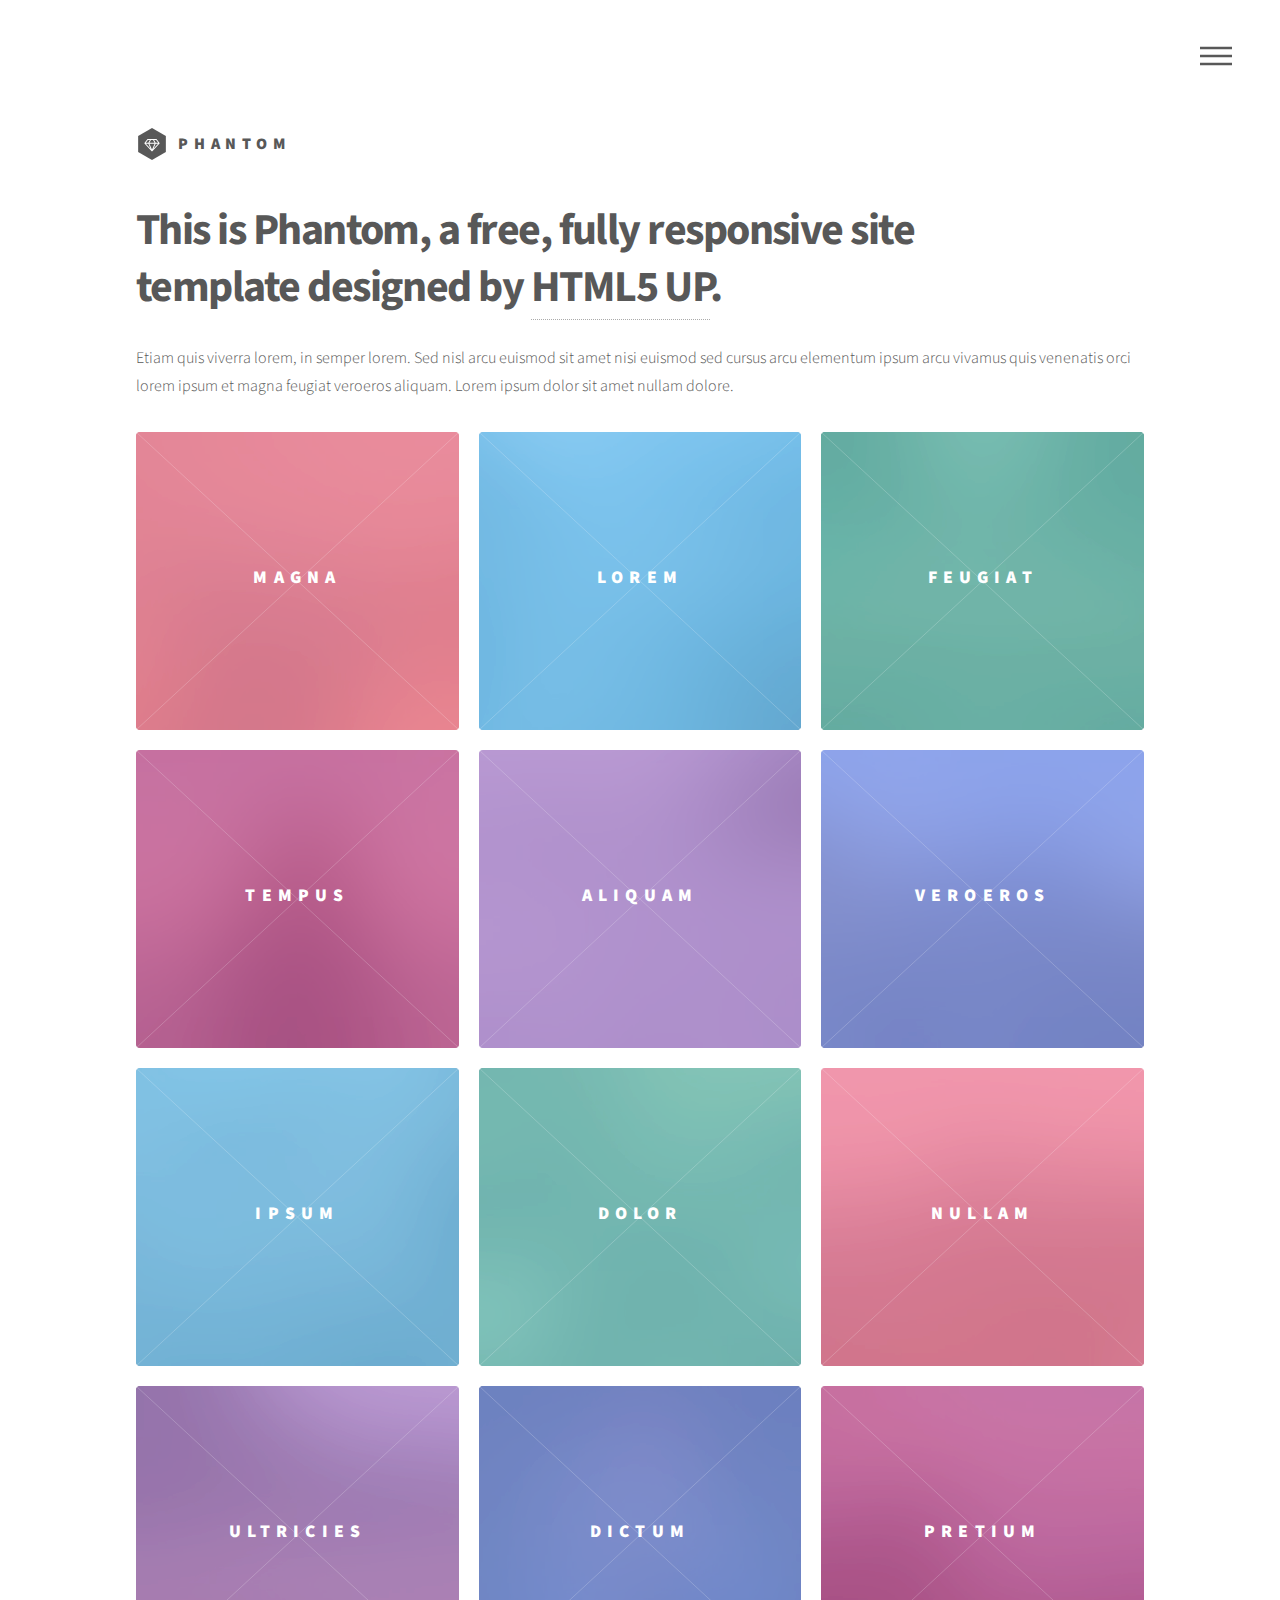
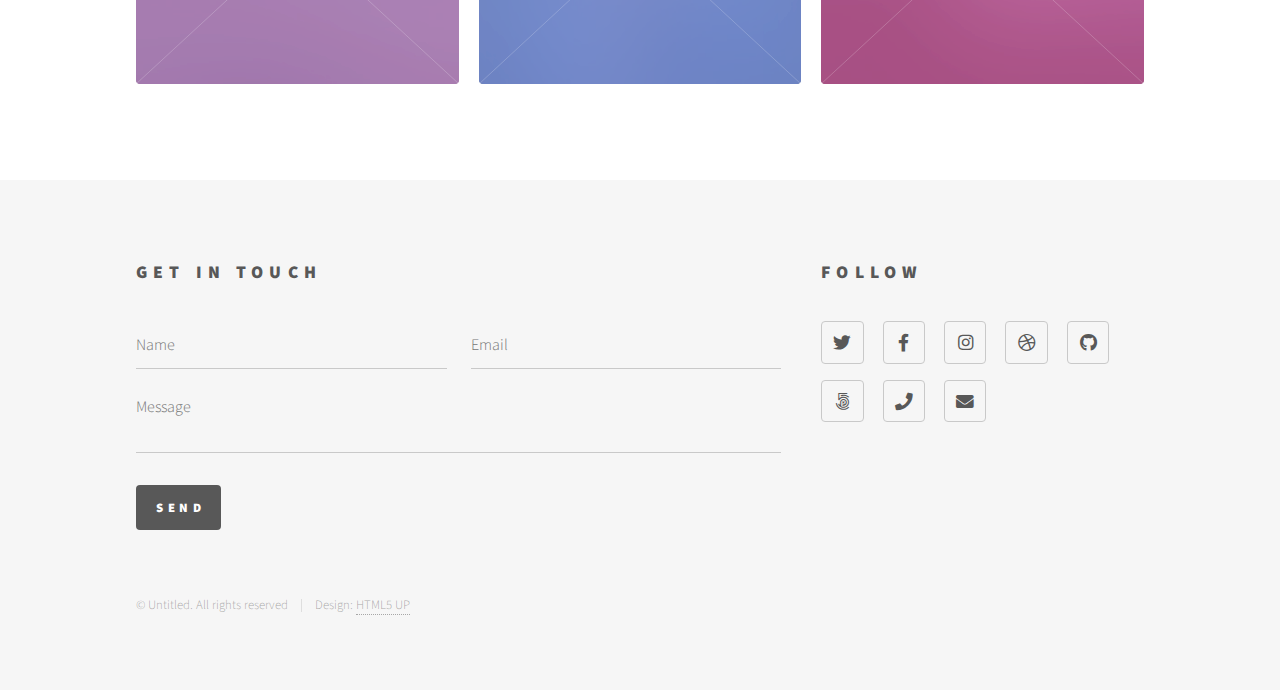
==== index.html @ 6e149ff0 "Imported Template" ====
<!DOCTYPE HTML>
<!--
	Phantom by HTML5 UP
	html5up.net | @ajlkn
	Free for personal and commercial use under the CCA 3.0 license (html5up.net/license)
-->
<html>
	<head>
		<title>Coleton Wheeler | Portfolio</title>
		<meta charset="utf-8" />
		<meta name="viewport" content="width=device-width, initial-scale=1, user-scalable=no" />
		<link rel="stylesheet" href="assets/css/main.css" />
		<noscript><link rel="stylesheet" href="assets/css/noscript.css" /></noscript>
	</head>
	<body class="is-preload">
		<!-- Wrapper -->
			<div id="wrapper">

				<!-- Header -->
					<header id="header">
						<div class="inner">

							<!-- Logo -->
								<a href="index.html" class="logo">
									<span class="symbol"><img src="images/logo.svg" alt="" /></span><span class="title">Phantom</span>
								</a>

							<!-- Nav -->
								<nav>
									<ul>
										<li><a href="#menu">Menu</a></li>
									</ul>
								</nav>

						</div>
					</header>

				<!-- Menu -->
					<nav id="menu">
						<h2>Menu</h2>
						<ul>
							<li><a href="index.html">Home</a></li>
							<li><a href="generic.html">Ipsum veroeros</a></li>
							<li><a href="generic.html">Tempus etiam</a></li>
							<li><a href="generic.html">Consequat dolor</a></li>
							<li><a href="elements.html">Elements</a></li>
						</ul>
					</nav>

				<!-- Main -->
					<div id="main">
						<div class="inner">
							<header>
								<h1>This is Phantom, a free, fully responsive site<br />
								template designed by <a href="http://html5up.net">HTML5 UP</a>.</h1>
								<p>Etiam quis viverra lorem, in semper lorem. Sed nisl arcu euismod sit amet nisi euismod sed cursus arcu elementum ipsum arcu vivamus quis venenatis orci lorem ipsum et magna feugiat veroeros aliquam. Lorem ipsum dolor sit amet nullam dolore.</p>
							</header>
							<section class="tiles">
								<article class="style1">
									<span class="image">
										<img src="images/pic01.jpg" alt="" />
									</span>
									<a href="generic.html">
										<h2>Magna</h2>
										<div class="content">
											<p>Sed nisl arcu euismod sit amet nisi lorem etiam dolor veroeros et feugiat.</p>
										</div>
									</a>
								</article>
								<article class="style2">
									<span class="image">
										<img src="images/pic02.jpg" alt="" />
									</span>
									<a href="generic.html">
										<h2>Lorem</h2>
										<div class="content">
											<p>Sed nisl arcu euismod sit amet nisi lorem etiam dolor veroeros et feugiat.</p>
										</div>
									</a>
								</article>
								<article class="style3">
									<span class="image">
										<img src="images/pic03.jpg" alt="" />
									</span>
									<a href="generic.html">
										<h2>Feugiat</h2>
										<div class="content">
											<p>Sed nisl arcu euismod sit amet nisi lorem etiam dolor veroeros et feugiat.</p>
										</div>
									</a>
								</article>
								<article class="style4">
									<span class="image">
										<img src="images/pic04.jpg" alt="" />
									</span>
									<a href="generic.html">
										<h2>Tempus</h2>
										<div class="content">
											<p>Sed nisl arcu euismod sit amet nisi lorem etiam dolor veroeros et feugiat.</p>
										</div>
									</a>
								</article>
								<article class="style5">
									<span class="image">
										<img src="images/pic05.jpg" alt="" />
									</span>
									<a href="generic.html">
										<h2>Aliquam</h2>
										<div class="content">
											<p>Sed nisl arcu euismod sit amet nisi lorem etiam dolor veroeros et feugiat.</p>
										</div>
									</a>
								</article>
								<article class="style6">
									<span class="image">
										<img src="images/pic06.jpg" alt="" />
									</span>
									<a href="generic.html">
										<h2>Veroeros</h2>
										<div class="content">
											<p>Sed nisl arcu euismod sit amet nisi lorem etiam dolor veroeros et feugiat.</p>
										</div>
									</a>
								</article>
								<article class="style2">
									<span class="image">
										<img src="images/pic07.jpg" alt="" />
									</span>
									<a href="generic.html">
										<h2>Ipsum</h2>
										<div class="content">
											<p>Sed nisl arcu euismod sit amet nisi lorem etiam dolor veroeros et feugiat.</p>
										</div>
									</a>
								</article>
								<article class="style3">
									<span class="image">
										<img src="images/pic08.jpg" alt="" />
									</span>
									<a href="generic.html">
										<h2>Dolor</h2>
										<div class="content">
											<p>Sed nisl arcu euismod sit amet nisi lorem etiam dolor veroeros et feugiat.</p>
										</div>
									</a>
								</article>
								<article class="style1">
									<span class="image">
										<img src="images/pic09.jpg" alt="" />
									</span>
									<a href="generic.html">
										<h2>Nullam</h2>
										<div class="content">
											<p>Sed nisl arcu euismod sit amet nisi lorem etiam dolor veroeros et feugiat.</p>
										</div>
									</a>
								</article>
								<article class="style5">
									<span class="image">
										<img src="images/pic10.jpg" alt="" />
									</span>
									<a href="generic.html">
										<h2>Ultricies</h2>
										<div class="content">
											<p>Sed nisl arcu euismod sit amet nisi lorem etiam dolor veroeros et feugiat.</p>
										</div>
									</a>
								</article>
								<article class="style6">
									<span class="image">
										<img src="images/pic11.jpg" alt="" />
									</span>
									<a href="generic.html">
										<h2>Dictum</h2>
										<div class="content">
											<p>Sed nisl arcu euismod sit amet nisi lorem etiam dolor veroeros et feugiat.</p>
										</div>
									</a>
								</article>
								<article class="style4">
									<span class="image">
										<img src="images/pic12.jpg" alt="" />
									</span>
									<a href="generic.html">
										<h2>Pretium</h2>
										<div class="content">
											<p>Sed nisl arcu euismod sit amet nisi lorem etiam dolor veroeros et feugiat.</p>
										</div>
									</a>
								</article>
							</section>
						</div>
					</div>

				<!-- Footer -->
					<footer id="footer">
						<div class="inner">
							<section>
								<h2>Get in touch</h2>
								<form method="post" action="#">
									<div class="fields">
										<div class="field half">
											<input type="text" name="name" id="name" placeholder="Name" />
										</div>
										<div class="field half">
											<input type="email" name="email" id="email" placeholder="Email" />
										</div>
										<div class="field">
											<textarea name="message" id="message" placeholder="Message"></textarea>
										</div>
									</div>
									<ul class="actions">
										<li><input type="submit" value="Send" class="primary" /></li>
									</ul>
								</form>
							</section>
							<section>
								<h2>Follow</h2>
								<ul class="icons">
									<li><a href="#" class="icon brands style2 fa-twitter"><span class="label">Twitter</span></a></li>
									<li><a href="#" class="icon brands style2 fa-facebook-f"><span class="label">Facebook</span></a></li>
									<li><a href="#" class="icon brands style2 fa-instagram"><span class="label">Instagram</span></a></li>
									<li><a href="#" class="icon brands style2 fa-dribbble"><span class="label">Dribbble</span></a></li>
									<li><a href="#" class="icon brands style2 fa-github"><span class="label">GitHub</span></a></li>
									<li><a href="#" class="icon brands style2 fa-500px"><span class="label">500px</span></a></li>
									<li><a href="#" class="icon solid style2 fa-phone"><span class="label">Phone</span></a></li>
									<li><a href="#" class="icon solid style2 fa-envelope"><span class="label">Email</span></a></li>
								</ul>
							</section>
							<ul class="copyright">
								<li>&copy; Untitled. All rights reserved</li><li>Design: <a href="http://html5up.net">HTML5 UP</a></li>
							</ul>
						</div>
					</footer>

			</div>

		<!-- Scripts -->
			<script src="assets/js/jquery.min.js"></script>
			<script src="assets/js/browser.min.js"></script>
			<script src="assets/js/breakpoints.min.js"></script>
			<script src="assets/js/util.js"></script>
			<script src="assets/js/main.js"></script>

	</body>
</html>
---- assets/css/main.css ----
@import url(fontawesome-all.min.css);
@import url("https://fonts.googleapis.com/css?family=Source+Sans+Pro:300,700,900");

/*
	Phantom by HTML5 UP
	html5up.net | @ajlkn
	Free for personal and commercial use under the CCA 3.0 license (html5up.net/license)
*/

html, body, div, span, applet, object,
iframe, h1, h2, h3, h4, h5, h6, p, blockquote,
pre, a, abbr, acronym, address, big, cite,
code, del, dfn, em, img, ins, kbd, q, s, samp,
small, strike, strong, sub, sup, tt, var, b,
u, i, center, dl, dt, dd, ol, ul, li, fieldset,
form, label, legend, table, caption, tbody,
tfoot, thead, tr, th, td, article, aside,
canvas, details, embed, figure, figcaption,
footer, header, hgroup, menu, nav, output, ruby,
section, summary, time, mark, audio, video {
	margin: 0;
	padding: 0;
	border: 0;
	font-size: 100%;
	font: inherit;
	vertical-align: baseline;}

article, aside, details, figcaption, figure,
footer, header, hgroup, menu, nav, section {
	display: block;}

body {
	line-height: 1;
}

ol, ul {
	list-style: none;
}

blockquote, q {
	quotes: none;
}

	blockquote:before, blockquote:after, q:before, q:after {
		content: '';
		content: none;
	}

table {
	border-collapse: collapse;
	border-spacing: 0;
}

body {
	-webkit-text-size-adjust: none;
}

mark {
	background-color: transparent;
	color: inherit;
}

input::-moz-focus-inner {
	border: 0;
	padding: 0;
}

input, select, textarea {
	-moz-appearance: none;
	-webkit-appearance: none;
	-ms-appearance: none;
	appearance: none;
}

/* Basic */

	@-ms-viewport {
		width: device-width;
	}

	body {
		-ms-overflow-style: scrollbar;
	}

	@media screen and (max-width: 480px) {

		html, body {
			min-width: 320px;
		}

	}

	html {
		box-sizing: border-box;
	}

	*, *:before, *:after {
		box-sizing: inherit;
	}

	body {
		background: #ffffff;
	}

		body.is-preload *, body.is-preload *:before, body.is-preload *:after {
			-moz-animation: none !important;
			-webkit-animation: none !important;
			-ms-animation: none !important;
			animation: none !important;
			-moz-transition: none !important;
			-webkit-transition: none !important;
			-ms-transition: none !important;
			transition: none !important;
		}

/* Type */

	body, input, select, textarea {
		color: #585858;
		font-family: "Source Sans Pro", Helvetica, sans-serif;
		font-size: 16pt;
		font-weight: 300;
		line-height: 1.75;
	}

		@media screen and (max-width: 1680px) {

			body, input, select, textarea {
				font-size: 14pt;
			}

		}

		@media screen and (max-width: 1280px) {

			body, input, select, textarea {
				font-size: 12pt;
			}

		}

	a {
		-moz-transition: border-bottom-color 0.2s ease, color 0.2s ease;
		-webkit-transition: border-bottom-color 0.2s ease, color 0.2s ease;
		-ms-transition: border-bottom-color 0.2s ease, color 0.2s ease;
		transition: border-bottom-color 0.2s ease, color 0.2s ease;
		text-decoration: none;
		color: #585858;
		border-bottom: dotted 1px rgba(88, 88, 88, 0.5);
	}

		a:hover {
			border-bottom-color: transparent;
			color: #f2849e !important;
		}

	strong, b {
		font-weight: 900;
	}

	em, i {
		font-style: italic;
	}

	p {
		margin: 0 0 2em 0;
	}

	h1 {
		font-size: 2.75em;
		font-weight: 700;
		line-height: 1.3;
		margin: 0 0 1em 0;
		letter-spacing: -0.035em;
	}

		h1 a {
			color: inherit;
		}

		@media screen and (max-width: 736px) {

			h1 {
				font-size: 2em;
				margin: 0 0 1em 0;
			}

		}

		@media screen and (max-width: 360px) {

			h1 {
				font-size: 1.75em;
			}

		}

	h2, h3, h4, h5, h6 {
		font-weight: 900;
		line-height: 1.5;
		margin: 0 0 2em 0;
		text-transform: uppercase;
		letter-spacing: 0.35em;
	}

		h2 a, h3 a, h4 a, h5 a, h6 a {
			color: inherit;
		}

	h2 {
		font-size: 1.1em;
	}

	h3 {
		font-size: 1em;
	}

	h4 {
		font-size: 0.8em;
	}

	h5 {
		font-size: 0.8em;
	}

	h6 {
		font-size: 0.8em;
	}

	@media screen and (max-width: 980px) {

		h1 br, h2 br, h3 br, h4 br, h5 br, h6 br {
			display: none;
		}

	}

	@media screen and (max-width: 736px) {

		h2 {
			font-size: 1em;
		}

		h3 {
			font-size: 0.8em;
		}

	}

	sub {
		font-size: 0.8em;
		position: relative;
		top: 0.5em;
	}

	sup {
		font-size: 0.8em;
		position: relative;
		top: -0.5em;
	}

	blockquote {
		border-left: solid 4px #c9c9c9;
		font-style: italic;
		margin: 0 0 2em 0;
		padding: 0.5em 0 0.5em 2em;
	}

	code {
		background: rgba(144, 144, 144, 0.075);
		border-radius: 4px;
		border: solid 1px #c9c9c9;
		font-family: "Courier New", monospace;
		font-size: 0.9em;
		margin: 0 0.25em;
		padding: 0.25em 0.65em;
	}

	pre {
		-webkit-overflow-scrolling: touch;
		font-family: "Courier New", monospace;
		font-size: 0.9em;
		margin: 0 0 2em 0;
	}

		pre code {
			display: block;
			line-height: 1.75;
			padding: 1em 1.5em;
			overflow-x: auto;
		}

	hr {
		border: 0;
		border-bottom: solid 1px #c9c9c9;
		margin: 2em 0;
	}

		hr.major {
			margin: 3em 0;
		}

	.align-left {
		text-align: left;
	}

	.align-center {
		text-align: center;
	}

	.align-right {
		text-align: right;
	}

/* Row */

	.row {
		display: flex;
		flex-wrap: wrap;
		box-sizing: border-box;
		align-items: stretch;
	}

		.row > * {
			box-sizing: border-box;
		}

		.row.gtr-uniform > * > :last-child {
			margin-bottom: 0;
		}

		.row.aln-left {
			justify-content: flex-start;
		}

		.row.aln-center {
			justify-content: center;
		}

		.row.aln-right {
			justify-content: flex-end;
		}

		.row.aln-top {
			align-items: flex-start;
		}

		.row.aln-middle {
			align-items: center;
		}

		.row.aln-bottom {
			align-items: flex-end;
		}

		.row > .imp {
			order: -1;
		}

		.row > .col-1 {
			width: 8.33333%;
		}

		.row > .off-1 {
			margin-left: 8.33333%;
		}

		.row > .col-2 {
			width: 16.66667%;
		}

		.row > .off-2 {
			margin-left: 16.66667%;
		}

		.row > .col-3 {
			width: 25%;
		}

		.row > .off-3 {
			margin-left: 25%;
		}

		.row > .col-4 {
			width: 33.33333%;
		}

		.row > .off-4 {
			margin-left: 33.33333%;
		}

		.row > .col-5 {
			width: 41.66667%;
		}

		.row > .off-5 {
			margin-left: 41.66667%;
		}

		.row > .col-6 {
			width: 50%;
		}

		.row > .off-6 {
			margin-left: 50%;
		}

		.row > .col-7 {
			width: 58.33333%;
		}

		.row > .off-7 {
			margin-left: 58.33333%;
		}

		.row > .col-8 {
			width: 66.66667%;
		}

		.row > .off-8 {
			margin-left: 66.66667%;
		}

		.row > .col-9 {
			width: 75%;
		}

		.row > .off-9 {
			margin-left: 75%;
		}

		.row > .col-10 {
			width: 83.33333%;
		}

		.row > .off-10 {
			margin-left: 83.33333%;
		}

		.row > .col-11 {
			width: 91.66667%;
		}

		.row > .off-11 {
			margin-left: 91.66667%;
		}

		.row > .col-12 {
			width: 100%;
		}

		.row > .off-12 {
			margin-left: 100%;
		}

		.row.gtr-0 {
			margin-top: 0;
			margin-left: 0em;
		}

			.row.gtr-0 > * {
				padding: 0 0 0 0em;
			}

			.row.gtr-0.gtr-uniform {
				margin-top: 0em;
			}

				.row.gtr-0.gtr-uniform > * {
					padding-top: 0em;
				}

		.row.gtr-25 {
			margin-top: 0;
			margin-left: -0.5em;
		}

			.row.gtr-25 > * {
				padding: 0 0 0 0.5em;
			}

			.row.gtr-25.gtr-uniform {
				margin-top: -0.5em;
			}

				.row.gtr-25.gtr-uniform > * {
					padding-top: 0.5em;
				}

		.row.gtr-50 {
			margin-top: 0;
			margin-left: -1em;
		}

			.row.gtr-50 > * {
				padding: 0 0 0 1em;
			}

			.row.gtr-50.gtr-uniform {
				margin-top: -1em;
			}

				.row.gtr-50.gtr-uniform > * {
					padding-top: 1em;
				}

		.row {
			margin-top: 0;
			margin-left: -2em;
		}

			.row > * {
				padding: 0 0 0 2em;
			}

			.row.gtr-uniform {
				margin-top: -2em;
			}

				.row.gtr-uniform > * {
					padding-top: 2em;
				}

		.row.gtr-150 {
			margin-top: 0;
			margin-left: -3em;
		}

			.row.gtr-150 > * {
				padding: 0 0 0 3em;
			}

			.row.gtr-150.gtr-uniform {
				margin-top: -3em;
			}

				.row.gtr-150.gtr-uniform > * {
					padding-top: 3em;
				}

		.row.gtr-200 {
			margin-top: 0;
			margin-left: -4em;
		}

			.row.gtr-200 > * {
				padding: 0 0 0 4em;
			}

			.row.gtr-200.gtr-uniform {
				margin-top: -4em;
			}

				.row.gtr-200.gtr-uniform > * {
					padding-top: 4em;
				}

		@media screen and (max-width: 1680px) {

			.row {
				display: flex;
				flex-wrap: wrap;
				box-sizing: border-box;
				align-items: stretch;
			}

				.row > * {
					box-sizing: border-box;
				}

				.row.gtr-uniform > * > :last-child {
					margin-bottom: 0;
				}

				.row.aln-left {
					justify-content: flex-start;
				}

				.row.aln-center {
					justify-content: center;
				}

				.row.aln-right {
					justify-content: flex-end;
				}

				.row.aln-top {
					align-items: flex-start;
				}

				.row.aln-middle {
					align-items: center;
				}

				.row.aln-bottom {
					align-items: flex-end;
				}

				.row > .imp-xlarge {
					order: -1;
				}

				.row > .col-1-xlarge {
					width: 8.33333%;
				}

				.row > .off-1-xlarge {
					margin-left: 8.33333%;
				}

				.row > .col-2-xlarge {
					width: 16.66667%;
				}

				.row > .off-2-xlarge {
					margin-left: 16.66667%;
				}

				.row > .col-3-xlarge {
					width: 25%;
				}

				.row > .off-3-xlarge {
					margin-left: 25%;
				}

				.row > .col-4-xlarge {
					width: 33.33333%;
				}

				.row > .off-4-xlarge {
					margin-left: 33.33333%;
				}

				.row > .col-5-xlarge {
					width: 41.66667%;
				}

				.row > .off-5-xlarge {
					margin-left: 41.66667%;
				}

				.row > .col-6-xlarge {
					width: 50%;
				}

				.row > .off-6-xlarge {
					margin-left: 50%;
				}

				.row > .col-7-xlarge {
					width: 58.33333%;
				}

				.row > .off-7-xlarge {
					margin-left: 58.33333%;
				}

				.row > .col-8-xlarge {
					width: 66.66667%;
				}

				.row > .off-8-xlarge {
					margin-left: 66.66667%;
				}

				.row > .col-9-xlarge {
					width: 75%;
				}

				.row > .off-9-xlarge {
					margin-left: 75%;
				}

				.row > .col-10-xlarge {
					width: 83.33333%;
				}

				.row > .off-10-xlarge {
					margin-left: 83.33333%;
				}

				.row > .col-11-xlarge {
					width: 91.66667%;
				}

				.row > .off-11-xlarge {
					margin-left: 91.66667%;
				}

				.row > .col-12-xlarge {
					width: 100%;
				}

				.row > .off-12-xlarge {
					margin-left: 100%;
				}

				.row.gtr-0 {
					margin-top: 0;
					margin-left: 0em;
				}

					.row.gtr-0 > * {
						padding: 0 0 0 0em;
					}

					.row.gtr-0.gtr-uniform {
						margin-top: 0em;
					}

						.row.gtr-0.gtr-uniform > * {
							padding-top: 0em;
						}

				.row.gtr-25 {
					margin-top: 0;
					margin-left: -0.5em;
				}

					.row.gtr-25 > * {
						padding: 0 0 0 0.5em;
					}

					.row.gtr-25.gtr-uniform {
						margin-top: -0.5em;
					}

						.row.gtr-25.gtr-uniform > * {
							padding-top: 0.5em;
						}

				.row.gtr-50 {
					margin-top: 0;
					margin-left: -1em;
				}

					.row.gtr-50 > * {
						padding: 0 0 0 1em;
					}

					.row.gtr-50.gtr-uniform {
						margin-top: -1em;
					}

						.row.gtr-50.gtr-uniform > * {
							padding-top: 1em;
						}

				.row {
					margin-top: 0;
					margin-left: -2em;
				}

					.row > * {
						padding: 0 0 0 2em;
					}

					.row.gtr-uniform {
						margin-top: -2em;
					}

						.row.gtr-uniform > * {
							padding-top: 2em;
						}

				.row.gtr-150 {
					margin-top: 0;
					margin-left: -3em;
				}

					.row.gtr-150 > * {
						padding: 0 0 0 3em;
					}

					.row.gtr-150.gtr-uniform {
						margin-top: -3em;
					}

						.row.gtr-150.gtr-uniform > * {
							padding-top: 3em;
						}

				.row.gtr-200 {
					margin-top: 0;
					margin-left: -4em;
				}

					.row.gtr-200 > * {
						padding: 0 0 0 4em;
					}

					.row.gtr-200.gtr-uniform {
						margin-top: -4em;
					}

						.row.gtr-200.gtr-uniform > * {
							padding-top: 4em;
						}

		}

		@media screen and (max-width: 1280px) {

			.row {
				display: flex;
				flex-wrap: wrap;
				box-sizing: border-box;
				align-items: stretch;
			}

				.row > * {
					box-sizing: border-box;
				}

				.row.gtr-uniform > * > :last-child {
					margin-bottom: 0;
				}

				.row.aln-left {
					justify-content: flex-start;
				}

				.row.aln-center {
					justify-content: center;
				}

				.row.aln-right {
					justify-content: flex-end;
				}

				.row.aln-top {
					align-items: flex-start;
				}

				.row.aln-middle {
					align-items: center;
				}

				.row.aln-bottom {
					align-items: flex-end;
				}

				.row > .imp-large {
					order: -1;
				}

				.row > .col-1-large {
					width: 8.33333%;
				}

				.row > .off-1-large {
					margin-left: 8.33333%;
				}

				.row > .col-2-large {
					width: 16.66667%;
				}

				.row > .off-2-large {
					margin-left: 16.66667%;
				}

				.row > .col-3-large {
					width: 25%;
				}

				.row > .off-3-large {
					margin-left: 25%;
				}

				.row > .col-4-large {
					width: 33.33333%;
				}

				.row > .off-4-large {
					margin-left: 33.33333%;
				}

				.row > .col-5-large {
					width: 41.66667%;
				}

				.row > .off-5-large {
					margin-left: 41.66667%;
				}

				.row > .col-6-large {
					width: 50%;
				}

				.row > .off-6-large {
					margin-left: 50%;
				}

				.row > .col-7-large {
					width: 58.33333%;
				}

				.row > .off-7-large {
					margin-left: 58.33333%;
				}

				.row > .col-8-large {
					width: 66.66667%;
				}

				.row > .off-8-large {
					margin-left: 66.66667%;
				}

				.row > .col-9-large {
					width: 75%;
				}

				.row > .off-9-large {
					margin-left: 75%;
				}

				.row > .col-10-large {
					width: 83.33333%;
				}

				.row > .off-10-large {
					margin-left: 83.33333%;
				}

				.row > .col-11-large {
					width: 91.66667%;
				}

				.row > .off-11-large {
					margin-left: 91.66667%;
				}

				.row > .col-12-large {
					width: 100%;
				}

				.row > .off-12-large {
					margin-left: 100%;
				}

				.row.gtr-0 {
					margin-top: 0;
					margin-left: 0em;
				}

					.row.gtr-0 > * {
						padding: 0 0 0 0em;
					}

					.row.gtr-0.gtr-uniform {
						margin-top: 0em;
					}

						.row.gtr-0.gtr-uniform > * {
							padding-top: 0em;
						}

				.row.gtr-25 {
					margin-top: 0;
					margin-left: -0.5em;
				}

					.row.gtr-25 > * {
						padding: 0 0 0 0.5em;
					}

					.row.gtr-25.gtr-uniform {
						margin-top: -0.5em;
					}

						.row.gtr-25.gtr-uniform > * {
							padding-top: 0.5em;
						}

				.row.gtr-50 {
					margin-top: 0;
					margin-left: -1em;
				}

					.row.gtr-50 > * {
						padding: 0 0 0 1em;
					}

					.row.gtr-50.gtr-uniform {
						margin-top: -1em;
					}

						.row.gtr-50.gtr-uniform > * {
							padding-top: 1em;
						}

				.row {
					margin-top: 0;
					margin-left: -2em;
				}

					.row > * {
						padding: 0 0 0 2em;
					}

					.row.gtr-uniform {
						margin-top: -2em;
					}

						.row.gtr-uniform > * {
							padding-top: 2em;
						}

				.row.gtr-150 {
					margin-top: 0;
					margin-left: -3em;
				}

					.row.gtr-150 > * {
						padding: 0 0 0 3em;
					}

					.row.gtr-150.gtr-uniform {
						margin-top: -3em;
					}

						.row.gtr-150.gtr-uniform > * {
							padding-top: 3em;
						}

				.row.gtr-200 {
					margin-top: 0;
					margin-left: -4em;
				}

					.row.gtr-200 > * {
						padding: 0 0 0 4em;
					}

					.row.gtr-200.gtr-uniform {
						margin-top: -4em;
					}

						.row.gtr-200.gtr-uniform > * {
							padding-top: 4em;
						}

		}

		@media screen and (max-width: 980px) {

			.row {
				display: flex;
				flex-wrap: wrap;
				box-sizing: border-box;
				align-items: stretch;
			}

				.row > * {
					box-sizing: border-box;
				}

				.row.gtr-uniform > * > :last-child {
					margin-bottom: 0;
				}

				.row.aln-left {
					justify-content: flex-start;
				}

				.row.aln-center {
					justify-content: center;
				}

				.row.aln-right {
					justify-content: flex-end;
				}

				.row.aln-top {
					align-items: flex-start;
				}

				.row.aln-middle {
					align-items: center;
				}

				.row.aln-bottom {
					align-items: flex-end;
				}

				.row > .imp-medium {
					order: -1;
				}

				.row > .col-1-medium {
					width: 8.33333%;
				}

				.row > .off-1-medium {
					margin-left: 8.33333%;
				}

				.row > .col-2-medium {
					width: 16.66667%;
				}

				.row > .off-2-medium {
					margin-left: 16.66667%;
				}

				.row > .col-3-medium {
					width: 25%;
				}

				.row > .off-3-medium {
					margin-left: 25%;
				}

				.row > .col-4-medium {
					width: 33.33333%;
				}

				.row > .off-4-medium {
					margin-left: 33.33333%;
				}

				.row > .col-5-medium {
					width: 41.66667%;
				}

				.row > .off-5-medium {
					margin-left: 41.66667%;
				}

				.row > .col-6-medium {
					width: 50%;
				}

				.row > .off-6-medium {
					margin-left: 50%;
				}

				.row > .col-7-medium {
					width: 58.33333%;
				}

				.row > .off-7-medium {
					margin-left: 58.33333%;
				}

				.row > .col-8-medium {
					width: 66.66667%;
				}

				.row > .off-8-medium {
					margin-left: 66.66667%;
				}

				.row > .col-9-medium {
					width: 75%;
				}

				.row > .off-9-medium {
					margin-left: 75%;
				}

				.row > .col-10-medium {
					width: 83.33333%;
				}

				.row > .off-10-medium {
					margin-left: 83.33333%;
				}

				.row > .col-11-medium {
					width: 91.66667%;
				}

				.row > .off-11-medium {
					margin-left: 91.66667%;
				}

				.row > .col-12-medium {
					width: 100%;
				}

				.row > .off-12-medium {
					margin-left: 100%;
				}

				.row.gtr-0 {
					margin-top: 0;
					margin-left: 0em;
				}

					.row.gtr-0 > * {
						padding: 0 0 0 0em;
					}

					.row.gtr-0.gtr-uniform {
						margin-top: 0em;
					}

						.row.gtr-0.gtr-uniform > * {
							padding-top: 0em;
						}

				.row.gtr-25 {
					margin-top: 0;
					margin-left: -0.375em;
				}

					.row.gtr-25 > * {
						padding: 0 0 0 0.375em;
					}

					.row.gtr-25.gtr-uniform {
						margin-top: -0.375em;
					}

						.row.gtr-25.gtr-uniform > * {
							padding-top: 0.375em;
						}

				.row.gtr-50 {
					margin-top: 0;
					margin-left: -0.75em;
				}

					.row.gtr-50 > * {
						padding: 0 0 0 0.75em;
					}

					.row.gtr-50.gtr-uniform {
						margin-top: -0.75em;
					}

						.row.gtr-50.gtr-uniform > * {
							padding-top: 0.75em;
						}

				.row {
					margin-top: 0;
					margin-left: -1.5em;
				}

					.row > * {
						padding: 0 0 0 1.5em;
					}

					.row.gtr-uniform {
						margin-top: -1.5em;
					}

						.row.gtr-uniform > * {
							padding-top: 1.5em;
						}

				.row.gtr-150 {
					margin-top: 0;
					margin-left: -2.25em;
				}

					.row.gtr-150 > * {
						padding: 0 0 0 2.25em;
					}

					.row.gtr-150.gtr-uniform {
						margin-top: -2.25em;
					}

						.row.gtr-150.gtr-uniform > * {
							padding-top: 2.25em;
						}

				.row.gtr-200 {
					margin-top: 0;
					margin-left: -3em;
				}

					.row.gtr-200 > * {
						padding: 0 0 0 3em;
					}

					.row.gtr-200.gtr-uniform {
						margin-top: -3em;
					}

						.row.gtr-200.gtr-uniform > * {
							padding-top: 3em;
						}

		}

		@media screen and (max-width: 736px) {

			.row {
				display: flex;
				flex-wrap: wrap;
				box-sizing: border-box;
				align-items: stretch;
			}

				.row > * {
					box-sizing: border-box;
				}

				.row.gtr-uniform > * > :last-child {
					margin-bottom: 0;
				}

				.row.aln-left {
					justify-content: flex-start;
				}

				.row.aln-center {
					justify-content: center;
				}

				.row.aln-right {
					justify-content: flex-end;
				}

				.row.aln-top {
					align-items: flex-start;
				}

				.row.aln-middle {
					align-items: center;
				}

				.row.aln-bottom {
					align-items: flex-end;
				}

				.row > .imp-small {
					order: -1;
				}

				.row > .col-1-small {
					width: 8.33333%;
				}

				.row > .off-1-small {
					margin-left: 8.33333%;
				}

				.row > .col-2-small {
					width: 16.66667%;
				}

				.row > .off-2-small {
					margin-left: 16.66667%;
				}

				.row > .col-3-small {
					width: 25%;
				}

				.row > .off-3-small {
					margin-left: 25%;
				}

				.row > .col-4-small {
					width: 33.33333%;
				}

				.row > .off-4-small {
					margin-left: 33.33333%;
				}

				.row > .col-5-small {
					width: 41.66667%;
				}

				.row > .off-5-small {
					margin-left: 41.66667%;
				}

				.row > .col-6-small {
					width: 50%;
				}

				.row > .off-6-small {
					margin-left: 50%;
				}

				.row > .col-7-small {
					width: 58.33333%;
				}

				.row > .off-7-small {
					margin-left: 58.33333%;
				}

				.row > .col-8-small {
					width: 66.66667%;
				}

				.row > .off-8-small {
					margin-left: 66.66667%;
				}

				.row > .col-9-small {
					width: 75%;
				}

				.row > .off-9-small {
					margin-left: 75%;
				}

				.row > .col-10-small {
					width: 83.33333%;
				}

				.row > .off-10-small {
					margin-left: 83.33333%;
				}

				.row > .col-11-small {
					width: 91.66667%;
				}

				.row > .off-11-small {
					margin-left: 91.66667%;
				}

				.row > .col-12-small {
					width: 100%;
				}

				.row > .off-12-small {
					margin-left: 100%;
				}

				.row.gtr-0 {
					margin-top: 0;
					margin-left: 0em;
				}

					.row.gtr-0 > * {
						padding: 0 0 0 0em;
					}

					.row.gtr-0.gtr-uniform {
						margin-top: 0em;
					}

						.row.gtr-0.gtr-uniform > * {
							padding-top: 0em;
						}

				.row.gtr-25 {
					margin-top: 0;
					margin-left: -0.25em;
				}

					.row.gtr-25 > * {
						padding: 0 0 0 0.25em;
					}

					.row.gtr-25.gtr-uniform {
						margin-top: -0.25em;
					}

						.row.gtr-25.gtr-uniform > * {
							padding-top: 0.25em;
						}

				.row.gtr-50 {
					margin-top: 0;
					margin-left: -0.5em;
				}

					.row.gtr-50 > * {
						padding: 0 0 0 0.5em;
					}

					.row.gtr-50.gtr-uniform {
						margin-top: -0.5em;
					}

						.row.gtr-50.gtr-uniform > * {
							padding-top: 0.5em;
						}

				.row {
					margin-top: 0;
					margin-left: -1em;
				}

					.row > * {
						padding: 0 0 0 1em;
					}

					.row.gtr-uniform {
						margin-top: -1em;
					}

						.row.gtr-uniform > * {
							padding-top: 1em;
						}

				.row.gtr-150 {
					margin-top: 0;
					margin-left: -1.5em;
				}

					.row.gtr-150 > * {
						padding: 0 0 0 1.5em;
					}

					.row.gtr-150.gtr-uniform {
						margin-top: -1.5em;
					}

						.row.gtr-150.gtr-uniform > * {
							padding-top: 1.5em;
						}

				.row.gtr-200 {
					margin-top: 0;
					margin-left: -2em;
				}

					.row.gtr-200 > * {
						padding: 0 0 0 2em;
					}

					.row.gtr-200.gtr-uniform {
						margin-top: -2em;
					}

						.row.gtr-200.gtr-uniform > * {
							padding-top: 2em;
						}

		}

		@media screen and (max-width: 480px) {

			.row {
				display: flex;
				flex-wrap: wrap;
				box-sizing: border-box;
				align-items: stretch;
			}

				.row > * {
					box-sizing: border-box;
				}

				.row.gtr-uniform > * > :last-child {
					margin-bottom: 0;
				}

				.row.aln-left {
					justify-content: flex-start;
				}

				.row.aln-center {
					justify-content: center;
				}

				.row.aln-right {
					justify-content: flex-end;
				}

				.row.aln-top {
					align-items: flex-start;
				}

				.row.aln-middle {
					align-items: center;
				}

				.row.aln-bottom {
					align-items: flex-end;
				}

				.row > .imp-xsmall {
					order: -1;
				}

				.row > .col-1-xsmall {
					width: 8.33333%;
				}

				.row > .off-1-xsmall {
					margin-left: 8.33333%;
				}

				.row > .col-2-xsmall {
					width: 16.66667%;
				}

				.row > .off-2-xsmall {
					margin-left: 16.66667%;
				}

				.row > .col-3-xsmall {
					width: 25%;
				}

				.row > .off-3-xsmall {
					margin-left: 25%;
				}

				.row > .col-4-xsmall {
					width: 33.33333%;
				}

				.row > .off-4-xsmall {
					margin-left: 33.33333%;
				}

				.row > .col-5-xsmall {
					width: 41.66667%;
				}

				.row > .off-5-xsmall {
					margin-left: 41.66667%;
				}

				.row > .col-6-xsmall {
					width: 50%;
				}

				.row > .off-6-xsmall {
					margin-left: 50%;
				}

				.row > .col-7-xsmall {
					width: 58.33333%;
				}

				.row > .off-7-xsmall {
					margin-left: 58.33333%;
				}

				.row > .col-8-xsmall {
					width: 66.66667%;
				}

				.row > .off-8-xsmall {
					margin-left: 66.66667%;
				}

				.row > .col-9-xsmall {
					width: 75%;
				}

				.row > .off-9-xsmall {
					margin-left: 75%;
				}

				.row > .col-10-xsmall {
					width: 83.33333%;
				}

				.row > .off-10-xsmall {
					margin-left: 83.33333%;
				}

				.row > .col-11-xsmall {
					width: 91.66667%;
				}

				.row > .off-11-xsmall {
					margin-left: 91.66667%;
				}

				.row > .col-12-xsmall {
					width: 100%;
				}

				.row > .off-12-xsmall {
					margin-left: 100%;
				}

				.row.gtr-0 {
					margin-top: 0;
					margin-left: 0em;
				}

					.row.gtr-0 > * {
						padding: 0 0 0 0em;
					}

					.row.gtr-0.gtr-uniform {
						margin-top: 0em;
					}

						.row.gtr-0.gtr-uniform > * {
							padding-top: 0em;
						}

				.row.gtr-25 {
					margin-top: 0;
					margin-left: -0.25em;
				}

					.row.gtr-25 > * {
						padding: 0 0 0 0.25em;
					}

					.row.gtr-25.gtr-uniform {
						margin-top: -0.25em;
					}

						.row.gtr-25.gtr-uniform > * {
							padding-top: 0.25em;
						}

				.row.gtr-50 {
					margin-top: 0;
					margin-left: -0.5em;
				}

					.row.gtr-50 > * {
						padding: 0 0 0 0.5em;
					}

					.row.gtr-50.gtr-uniform {
						margin-top: -0.5em;
					}

						.row.gtr-50.gtr-uniform > * {
							padding-top: 0.5em;
						}

				.row {
					margin-top: 0;
					margin-left: -1em;
				}

					.row > * {
						padding: 0 0 0 1em;
					}

					.row.gtr-uniform {
						margin-top: -1em;
					}

						.row.gtr-uniform > * {
							padding-top: 1em;
						}

				.row.gtr-150 {
					margin-top: 0;
					margin-left: -1.5em;
				}

					.row.gtr-150 > * {
						padding: 0 0 0 1.5em;
					}

					.row.gtr-150.gtr-uniform {
						margin-top: -1.5em;
					}

						.row.gtr-150.gtr-uniform > * {
							padding-top: 1.5em;
						}

				.row.gtr-200 {
					margin-top: 0;
					margin-left: -2em;
				}

					.row.gtr-200 > * {
						padding: 0 0 0 2em;
					}

					.row.gtr-200.gtr-uniform {
						margin-top: -2em;
					}

						.row.gtr-200.gtr-uniform > * {
							padding-top: 2em;
						}

		}

/* Section/Article */

	section.special, article.special {
		text-align: center;
	}

	header p {
		margin-top: -1em;
	}

	@media screen and (max-width: 736px) {

		header p {
			margin-top: 0;
		}

	}

/* Icon */

	.icon {
		text-decoration: none;
		border-bottom: none;
		position: relative;
	}

		.icon:before {
			-moz-osx-font-smoothing: grayscale;
			-webkit-font-smoothing: antialiased;
			display: inline-block;
			font-style: normal;
			font-variant: normal;
			text-rendering: auto;
			line-height: 1;
			text-transform: none !important;
			font-family: 'Font Awesome 5 Free';
			font-weight: 400;
		}

		.icon > .label {
			display: none;
		}

		.icon:before {
			line-height: inherit;
		}

		.icon.solid:before {
			font-weight: 900;
		}

		.icon.brands:before {
			font-family: 'Font Awesome 5 Brands';
		}

		.icon.style2 {
			-moz-transition: background-color 0.2s ease-in-out, color 0.2s ease-in-out, border-color 0.2s ease-in-out;
			-webkit-transition: background-color 0.2s ease-in-out, color 0.2s ease-in-out, border-color 0.2s ease-in-out;
			-ms-transition: background-color 0.2s ease-in-out, color 0.2s ease-in-out, border-color 0.2s ease-in-out;
			transition: background-color 0.2s ease-in-out, color 0.2s ease-in-out, border-color 0.2s ease-in-out;
			background-color: transparent;
			border: solid 1px #c9c9c9;
			border-radius: 4px;
			width: 2.65em;
			height: 2.65em;
			display: inline-block;
			text-align: center;
			line-height: 2.65em;
			color: inherit;
		}

			.icon.style2:before {
				font-size: 1.1em;
			}

			.icon.style2:hover {
				color: #f2849e;
				border-color: #f2849e;
			}

			.icon.style2:active {
				background-color: rgba(242, 132, 158, 0.1);
			}

/* List */

	ol {
		list-style: decimal;
		margin: 0 0 2em 0;
		padding-left: 1.25em;
	}

		ol li {
			padding-left: 0.25em;
		}

	ul {
		list-style: disc;
		margin: 0 0 2em 0;
		padding-left: 1em;
	}

		ul li {
			padding-left: 0.5em;
		}

		ul.alt {
			list-style: none;
			padding-left: 0;
		}

			ul.alt li {
				border-top: solid 1px #c9c9c9;
				padding: 0.5em 0;
			}

				ul.alt li:first-child {
					border-top: 0;
					padding-top: 0;
				}

	dl {
		margin: 0 0 2em 0;
	}

		dl dt {
			display: block;
			font-weight: 900;
			margin: 0 0 1em 0;
		}

		dl dd {
			margin-left: 2em;
		}

/* Actions */

	ul.actions {
		display: -moz-flex;
		display: -webkit-flex;
		display: -ms-flex;
		display: flex;
		cursor: default;
		list-style: none;
		margin-left: -1em;
		padding-left: 0;
	}

		ul.actions li {
			padding: 0 0 0 1em;
			vertical-align: middle;
		}

		ul.actions.special {
			-moz-justify-content: center;
			-webkit-justify-content: center;
			-ms-justify-content: center;
			justify-content: center;
			width: 100%;
			margin-left: 0;
		}

			ul.actions.special li:first-child {
				padding-left: 0;
			}

		ul.actions.stacked {
			-moz-flex-direction: column;
			-webkit-flex-direction: column;
			-ms-flex-direction: column;
			flex-direction: column;
			margin-left: 0;
		}

			ul.actions.stacked li {
				padding: 1.3em 0 0 0;
			}

				ul.actions.stacked li:first-child {
					padding-top: 0;
				}

		ul.actions.fit {
			width: calc(100% + 1em);
		}

			ul.actions.fit li {
				-moz-flex-grow: 1;
				-webkit-flex-grow: 1;
				-ms-flex-grow: 1;
				flex-grow: 1;
				-moz-flex-shrink: 1;
				-webkit-flex-shrink: 1;
				-ms-flex-shrink: 1;
				flex-shrink: 1;
				width: 100%;
			}

				ul.actions.fit li > * {
					width: 100%;
				}

			ul.actions.fit.stacked {
				width: 100%;
			}

		@media screen and (max-width: 480px) {

			ul.actions:not(.fixed) {
				-moz-flex-direction: column;
				-webkit-flex-direction: column;
				-ms-flex-direction: column;
				flex-direction: column;
				margin-left: 0;
				width: 100% !important;
			}

				ul.actions:not(.fixed) li {
					-moz-flex-grow: 1;
					-webkit-flex-grow: 1;
					-ms-flex-grow: 1;
					flex-grow: 1;
					-moz-flex-shrink: 1;
					-webkit-flex-shrink: 1;
					-ms-flex-shrink: 1;
					flex-shrink: 1;
					padding: 1em 0 0 0;
					text-align: center;
					width: 100%;
				}

					ul.actions:not(.fixed) li > * {
						width: 100%;
					}

					ul.actions:not(.fixed) li:first-child {
						padding-top: 0;
					}

					ul.actions:not(.fixed) li input[type="submit"],
					ul.actions:not(.fixed) li input[type="reset"],
					ul.actions:not(.fixed) li input[type="button"],
					ul.actions:not(.fixed) li button,
					ul.actions:not(.fixed) li .button {
						width: 100%;
					}

						ul.actions:not(.fixed) li input[type="submit"].icon:before,
						ul.actions:not(.fixed) li input[type="reset"].icon:before,
						ul.actions:not(.fixed) li input[type="button"].icon:before,
						ul.actions:not(.fixed) li button.icon:before,
						ul.actions:not(.fixed) li .button.icon:before {
							margin-left: -0.5rem;
						}

		}

/* Icons */

	ul.icons {
		cursor: default;
		list-style: none;
		padding-left: 0;
		margin: -1em 0 2em -1em;
	}

		ul.icons li {
			display: inline-block;
			padding: 1em 0 0 1em;
		}

/* Form */

	form {
		margin: 0 0 2em 0;
		overflow-x: hidden;
	}

		form > :last-child {
			margin-bottom: 0;
		}

		form > .fields {
			display: -moz-flex;
			display: -webkit-flex;
			display: -ms-flex;
			display: flex;
			-moz-flex-wrap: wrap;
			-webkit-flex-wrap: wrap;
			-ms-flex-wrap: wrap;
			flex-wrap: wrap;
			width: calc(100% + 3em);
			margin: -1.5em 0 2em -1.5em;
		}

			form > .fields > .field {
				-moz-flex-grow: 0;
				-webkit-flex-grow: 0;
				-ms-flex-grow: 0;
				flex-grow: 0;
				-moz-flex-shrink: 0;
				-webkit-flex-shrink: 0;
				-ms-flex-shrink: 0;
				flex-shrink: 0;
				padding: 1.5em 0 0 1.5em;
				width: calc(100% - 1.5em);
			}

				form > .fields > .field.half {
					width: calc(50% - 0.75em);
				}

				form > .fields > .field.third {
					width: calc(100%/3 - 0.5em);
				}

				form > .fields > .field.quarter {
					width: calc(25% - 0.375em);
				}

		@media screen and (max-width: 480px) {

			form > .fields {
				width: calc(100% + 3em);
				margin: -1.5em 0 2em -1.5em;
			}

				form > .fields > .field {
					padding: 1.5em 0 0 1.5em;
					width: calc(100% - 1.5em);
				}

					form > .fields > .field.half {
						width: calc(100% - 1.5em);
					}

					form > .fields > .field.third {
						width: calc(100% - 1.5em);
					}

					form > .fields > .field.quarter {
						width: calc(100% - 1.5em);
					}

		}

	label {
		display: block;
		font-size: 0.9em;
		font-weight: 900;
		margin: 0 0 1em 0;
	}

	input[type="text"],
	input[type="password"],
	input[type="email"],
	input[type="tel"],
	select,
	textarea {
		-moz-appearance: none;
		-webkit-appearance: none;
		-ms-appearance: none;
		appearance: none;
		background-color: transparent;
		border: none;
		border-radius: 0;
		border-bottom: solid 1px #c9c9c9;
		color: inherit;
		display: block;
		outline: 0;
		padding: 0;
		text-decoration: none;
		width: 100%;
	}

		input[type="text"]:invalid,
		input[type="password"]:invalid,
		input[type="email"]:invalid,
		input[type="tel"]:invalid,
		select:invalid,
		textarea:invalid {
			box-shadow: none;
		}

		input[type="text"]:focus,
		input[type="password"]:focus,
		input[type="email"]:focus,
		input[type="tel"]:focus,
		select:focus,
		textarea:focus {
			border-bottom-color: #f2849e;
			box-shadow: inset 0 -1px 0 0 #f2849e;
		}

	select {
		background-image: url("data:image/svg+xml;charset=utf8,%3Csvg xmlns='http://www.w3.org/2000/svg' width='40' height='40' preserveAspectRatio='none' viewBox='0 0 40 40'%3E%3Cpath d='M9.4,12.3l10.4,10.4l10.4-10.4c0.2-0.2,0.5-0.4,0.9-0.4c0.3,0,0.6,0.1,0.9,0.4l3.3,3.3c0.2,0.2,0.4,0.5,0.4,0.9 c0,0.4-0.1,0.6-0.4,0.9L20.7,31.9c-0.2,0.2-0.5,0.4-0.9,0.4c-0.3,0-0.6-0.1-0.9-0.4L4.3,17.3c-0.2-0.2-0.4-0.5-0.4-0.9 c0-0.4,0.1-0.6,0.4-0.9l3.3-3.3c0.2-0.2,0.5-0.4,0.9-0.4S9.1,12.1,9.4,12.3z' fill='%23c9c9c9' /%3E%3C/svg%3E");
		background-size: 1.25rem;
		background-repeat: no-repeat;
		background-position: calc(100% - 1rem) center;
		height: 3em;
		padding-right: 3em;
		text-overflow: ellipsis;
	}

		select option {
			background: #ffffff;
		}

		select:focus::-ms-value {
			background-color: transparent;
		}

		select::-ms-expand {
			display: none;
		}

	input[type="text"],
	input[type="password"],
	input[type="email"],
	select {
		height: 3em;
	}

	textarea {
		padding: 0;
		min-height: 3.75em;
	}

	input[type="checkbox"],
	input[type="radio"] {
		-moz-appearance: none;
		-webkit-appearance: none;
		-ms-appearance: none;
		appearance: none;
		display: block;
		float: left;
		margin-right: -2em;
		opacity: 0;
		width: 1em;
		z-index: -1;
	}

		input[type="checkbox"] + label,
		input[type="radio"] + label {
			text-decoration: none;
			color: #585858;
			cursor: pointer;
			display: inline-block;
			font-size: 1em;
			font-weight: 300;
			padding-left: 2.55em;
			padding-right: 0.75em;
			position: relative;
		}

			input[type="checkbox"] + label:before,
			input[type="radio"] + label:before {
				-moz-osx-font-smoothing: grayscale;
				-webkit-font-smoothing: antialiased;
				display: inline-block;
				font-style: normal;
				font-variant: normal;
				text-rendering: auto;
				line-height: 1;
				text-transform: none !important;
				font-family: 'Font Awesome 5 Free';
				font-weight: 900;
			}

			input[type="checkbox"] + label:before,
			input[type="radio"] + label:before {
				border-radius: 4px;
				border: solid 1px #c9c9c9;
				content: '';
				display: inline-block;
				font-size: 0.8em;
				height: 2.25em;
				left: 0;
				line-height: 2.25em;
				position: absolute;
				text-align: center;
				top: 0;
				width: 2.25em;
			}

		input[type="checkbox"]:checked + label:before,
		input[type="radio"]:checked + label:before {
			background: #585858;
			border-color: #585858;
			color: #ffffff;
			content: '\f00c';
		}

		input[type="checkbox"]:focus + label:before,
		input[type="radio"]:focus + label:before {
			border-color: #f2849e;
			box-shadow: 0 0 0 1px #f2849e;
		}

	input[type="checkbox"] + label:before {
		border-radius: 4px;
	}

	input[type="radio"] + label:before {
		border-radius: 100%;
	}

/* Box */

	.box {
		border-radius: 4px;
		border: solid 1px #c9c9c9;
		margin-bottom: 2em;
		padding: 1.5em;
	}

		.box > :last-child,
		.box > :last-child > :last-child,
		.box > :last-child > :last-child > :last-child {
			margin-bottom: 0;
		}

		.box.alt {
			border: 0;
			border-radius: 0;
			padding: 0;
		}

/* Image */

	.image {
		border-radius: 4px;
		border: 0;
		display: inline-block;
		position: relative;
	}

		.image img {
			border-radius: 4px;
			display: block;
		}

		.image.left, .image.right {
			max-width: 40%;
		}

			.image.left img, .image.right img {
				width: 100%;
			}

		.image.left {
			float: left;
			padding: 0 1.5em 1em 0;
			top: 0.25em;
		}

		.image.right {
			float: right;
			padding: 0 0 1em 1.5em;
			top: 0.25em;
		}

		.image.fit {
			display: block;
			margin: 0 0 2em 0;
			width: 100%;
		}

			.image.fit img {
				width: 100%;
			}

		.image.main {
			display: block;
			margin: 0 0 3em 0;
			width: 100%;
		}

			.image.main img {
				width: 100%;
			}

			@media screen and (max-width: 736px) {

				.image.main {
					margin: 0 0 2em 0;
				}

			}

/* Table */

	.table-wrapper {
		-webkit-overflow-scrolling: touch;
		overflow-x: auto;
	}

	table {
		margin: 0 0 2em 0;
		width: 100%;
	}

		table tbody tr {
			border: solid 1px #c9c9c9;
			border-left: 0;
			border-right: 0;
		}

			table tbody tr:nth-child(2n + 1) {
				background-color: rgba(144, 144, 144, 0.075);
			}

		table td {
			padding: 0.75em 0.75em;
		}

		table th {
			font-size: 0.9em;
			font-weight: 900;
			padding: 0 0.75em 0.75em 0.75em;
			text-align: left;
		}

		table thead {
			border-bottom: solid 2px #c9c9c9;
		}

		table tfoot {
			border-top: solid 2px #c9c9c9;
		}

		table.alt {
			border-collapse: separate;
		}

			table.alt tbody tr td {
				border: solid 1px #c9c9c9;
				border-left-width: 0;
				border-top-width: 0;
			}

				table.alt tbody tr td:first-child {
					border-left-width: 1px;
				}

			table.alt tbody tr:first-child td {
				border-top-width: 1px;
			}

			table.alt thead {
				border-bottom: 0;
			}

			table.alt tfoot {
				border-top: 0;
			}

/* Button */

	input[type="submit"],
	input[type="reset"],
	input[type="button"],
	button,
	.button {
		-moz-appearance: none;
		-webkit-appearance: none;
		-ms-appearance: none;
		appearance: none;
		-moz-transition: background-color 0.2s ease-in-out, color 0.2s ease-in-out, box-shadow 0.2s ease-in-out;
		-webkit-transition: background-color 0.2s ease-in-out, color 0.2s ease-in-out, box-shadow 0.2s ease-in-out;
		-ms-transition: background-color 0.2s ease-in-out, color 0.2s ease-in-out, box-shadow 0.2s ease-in-out;
		transition: background-color 0.2s ease-in-out, color 0.2s ease-in-out, box-shadow 0.2s ease-in-out;
		background-color: transparent;
		border-radius: 4px;
		border: 0;
		box-shadow: inset 0 0 0 2px #585858;
		color: #585858 !important;
		cursor: pointer;
		display: inline-block;
		font-size: 0.8em;
		font-weight: 900;
		height: 3.5em;
		letter-spacing: 0.35em;
		line-height: 3.45em;
		overflow: hidden;
		padding: 0 1.25em 0 1.6em;
		text-align: center;
		text-decoration: none;
		text-overflow: ellipsis;
		text-transform: uppercase;
		white-space: nowrap;
	}

		input[type="submit"].icon:before,
		input[type="reset"].icon:before,
		input[type="button"].icon:before,
		button.icon:before,
		.button.icon:before {
			margin-right: 0.5em;
		}

		input[type="submit"].fit,
		input[type="reset"].fit,
		input[type="button"].fit,
		button.fit,
		.button.fit {
			width: 100%;
		}

		input[type="submit"]:hover,
		input[type="reset"]:hover,
		input[type="button"]:hover,
		button:hover,
		.button:hover {
			color: #f2849e !important;
			box-shadow: inset 0 0 0 2px #f2849e;
		}

		input[type="submit"]:active,
		input[type="reset"]:active,
		input[type="button"]:active,
		button:active,
		.button:active {
			background-color: rgba(242, 132, 158, 0.1);
		}

		input[type="submit"].small,
		input[type="reset"].small,
		input[type="button"].small,
		button.small,
		.button.small {
			font-size: 0.6em;
		}

		input[type="submit"].large,
		input[type="reset"].large,
		input[type="button"].large,
		button.large,
		.button.large {
			font-size: 1em;
		}

		input[type="submit"].primary,
		input[type="reset"].primary,
		input[type="button"].primary,
		button.primary,
		.button.primary {
			box-shadow: none;
			background-color: #585858;
			color: #ffffff !important;
		}

			input[type="submit"].primary:hover,
			input[type="reset"].primary:hover,
			input[type="button"].primary:hover,
			button.primary:hover,
			.button.primary:hover {
				background-color: #f2849e;
			}

			input[type="submit"].primary:active,
			input[type="reset"].primary:active,
			input[type="button"].primary:active,
			button.primary:active,
			.button.primary:active {
				background-color: #ee5f81;
			}

		input[type="submit"].disabled, input[type="submit"]:disabled,
		input[type="reset"].disabled,
		input[type="reset"]:disabled,
		input[type="button"].disabled,
		input[type="button"]:disabled,
		button.disabled,
		button:disabled,
		.button.disabled,
		.button:disabled {
			pointer-events: none;
			opacity: 0.25;
		}

/* Tiles */

	.tiles {
		display: -moz-flex;
		display: -webkit-flex;
		display: -ms-flex;
		display: flex;
		-moz-flex-wrap: wrap;
		-webkit-flex-wrap: wrap;
		-ms-flex-wrap: wrap;
		flex-wrap: wrap;
		postiion: relative;
		margin: -2.5em 0 0 -2.5em;
	}

		.tiles article {
			-moz-transition: -moz-transform 0.5s ease, opacity 0.5s ease;
			-webkit-transition: -webkit-transform 0.5s ease, opacity 0.5s ease;
			-ms-transition: -ms-transform 0.5s ease, opacity 0.5s ease;
			transition: transform 0.5s ease, opacity 0.5s ease;
			position: relative;
			width: calc(33.33333% - 2.5em);
			margin: 2.5em 0 0 2.5em;
		}

			.tiles article > .image {
				-moz-transition: -moz-transform 0.5s ease;
				-webkit-transition: -webkit-transform 0.5s ease;
				-ms-transition: -ms-transform 0.5s ease;
				transition: transform 0.5s ease;
				position: relative;
				display: block;
				width: 100%;
				border-radius: 4px;
				overflow: hidden;
			}

				.tiles article > .image img {
					display: block;
					width: 100%;
				}

				.tiles article > .image:before {
					pointer-events: none;
					-moz-transition: background-color 0.5s ease, opacity 0.5s ease;
					-webkit-transition: background-color 0.5s ease, opacity 0.5s ease;
					-ms-transition: background-color 0.5s ease, opacity 0.5s ease;
					transition: background-color 0.5s ease, opacity 0.5s ease;
					content: '';
					display: block;
					position: absolute;
					top: 0;
					left: 0;
					width: 100%;
					height: 100%;
					opacity: 1.0;
					z-index: 1;
					opacity: 0.8;
				}

				.tiles article > .image:after {
					pointer-events: none;
					-moz-transition: opacity 0.5s ease;
					-webkit-transition: opacity 0.5s ease;
					-ms-transition: opacity 0.5s ease;
					transition: opacity 0.5s ease;
					content: '';
					display: block;
					position: absolute;
					top: 0;
					left: 0;
					width: 100%;
					height: 100%;
					background-image: url("data:image/svg+xml;charset=utf8,%3Csvg xmlns='http://www.w3.org/2000/svg' width='100' height='100' viewBox='0 0 100 100' preserveAspectRatio='none'%3E%3Cstyle%3Eline %7B stroke-width: 0.25px%3B stroke: %23ffffff%3B %7D%3C/style%3E%3Cline x1='0' y1='0' x2='100' y2='100' /%3E%3Cline x1='100' y1='0' x2='0' y2='100' /%3E%3C/svg%3E");
					background-position: center;
					background-repeat: no-repeat;
					background-size: 100% 100%;
					opacity: 0.25;
					z-index: 2;
				}

			.tiles article > a {
				display: -moz-flex;
				display: -webkit-flex;
				display: -ms-flex;
				display: flex;
				-moz-flex-direction: column;
				-webkit-flex-direction: column;
				-ms-flex-direction: column;
				flex-direction: column;
				-moz-align-items: center;
				-webkit-align-items: center;
				-ms-align-items: center;
				align-items: center;
				-moz-justify-content: center;
				-webkit-justify-content: center;
				-ms-justify-content: center;
				justify-content: center;
				-moz-transition: background-color 0.5s ease, -moz-transform 0.5s ease;
				-webkit-transition: background-color 0.5s ease, -webkit-transform 0.5s ease;
				-ms-transition: background-color 0.5s ease, -ms-transform 0.5s ease;
				transition: background-color 0.5s ease, transform 0.5s ease;
				position: absolute;
				top: 0;
				left: 0;
				width: 100%;
				height: 100%;
				padding: 1em;
				border-radius: 4px;
				border-bottom: 0;
				color: #ffffff;
				text-align: center;
				text-decoration: none;
				z-index: 3;
			}

				.tiles article > a > :last-child {
					margin: 0;
				}

				.tiles article > a:hover {
					color: #ffffff !important;
				}

				.tiles article > a h2 {
					margin: 0;
				}

				.tiles article > a .content {
					-moz-transition: max-height 0.5s ease, opacity 0.5s ease;
					-webkit-transition: max-height 0.5s ease, opacity 0.5s ease;
					-ms-transition: max-height 0.5s ease, opacity 0.5s ease;
					transition: max-height 0.5s ease, opacity 0.5s ease;
					width: 100%;
					max-height: 0;
					line-height: 1.5;
					margin-top: 0.35em;
					opacity: 0;
				}

					.tiles article > a .content > :last-child {
						margin-bottom: 0;
					}

			.tiles article.style1 > .image:before {
				background-color: #f2849e;
			}

			.tiles article.style2 > .image:before {
				background-color: #7ecaf6;
			}

			.tiles article.style3 > .image:before {
				background-color: #7bd0c1;
			}

			.tiles article.style4 > .image:before {
				background-color: #c75b9b;
			}

			.tiles article.style5 > .image:before {
				background-color: #ae85ca;
			}

			.tiles article.style6 > .image:before {
				background-color: #8499e7;
			}

			body:not(.is-touch) .tiles article:hover > .image {
				-moz-transform: scale(1.1);
				-webkit-transform: scale(1.1);
				-ms-transform: scale(1.1);
				transform: scale(1.1);
			}

				body:not(.is-touch) .tiles article:hover > .image:before {
					background-color: #333333;
					opacity: 0.35;
				}

				body:not(.is-touch) .tiles article:hover > .image:after {
					opacity: 0;
				}

			body:not(.is-touch) .tiles article:hover .content {
				max-height: 15em;
				opacity: 1;
			}

		* + .tiles {
			margin-top: 2em;
		}

		body.is-preload .tiles article {
			-moz-transform: scale(0.9);
			-webkit-transform: scale(0.9);
			-ms-transform: scale(0.9);
			transform: scale(0.9);
			opacity: 0;
		}

		body.is-touch .tiles article .content {
			max-height: 15em;
			opacity: 1;
		}

		@media screen and (max-width: 1280px) {

			.tiles {
				margin: -1.25em 0 0 -1.25em;
			}

				.tiles article {
					width: calc(33.33333% - 1.25em);
					margin: 1.25em 0 0 1.25em;
				}

		}

		@media screen and (max-width: 980px) {

			.tiles {
				margin: -2.5em 0 0 -2.5em;
			}

				.tiles article {
					width: calc(50% - 2.5em);
					margin: 2.5em 0 0 2.5em;
				}

		}

		@media screen and (max-width: 736px) {

			.tiles {
				margin: -1.25em 0 0 -1.25em;
			}

				.tiles article {
					width: calc(50% - 1.25em);
					margin: 1.25em 0 0 1.25em;
				}

					.tiles article:hover > .image {
						-moz-transform: scale(1.0);
						-webkit-transform: scale(1.0);
						-ms-transform: scale(1.0);
						transform: scale(1.0);
					}

		}

		@media screen and (max-width: 480px) {

			.tiles {
				margin: 0;
			}

				.tiles article {
					width: 100%;
					margin: 1.25em 0 0 0;
				}

		}

/* Header */

	#header {
		padding: 8em 0 0.1em 0 ;
	}

		#header .logo {
			display: block;
			border-bottom: 0;
			color: inherit;
			font-weight: 900;
			letter-spacing: 0.35em;
			margin: 0 0 2.5em 0;
			text-decoration: none;
			text-transform: uppercase;
			display: inline-block;
		}

			#header .logo > * {
				display: inline-block;
				vertical-align: middle;
			}

			#header .logo .symbol {
				margin-right: 0.65em;
			}

				#header .logo .symbol img {
					display: block;
					width: 2em;
					height: 2em;
				}

		#header nav {
			position: fixed;
			right: 2em;
			top: 2em;
			z-index: 10000;
		}

			#header nav ul {
				display: -moz-flex;
				display: -webkit-flex;
				display: -ms-flex;
				display: flex;
				-moz-align-items: center;
				-webkit-align-items: center;
				-ms-align-items: center;
				align-items: center;
				list-style: none;
				margin: 0;
				padding: 0;
			}

				#header nav ul li {
					display: block;
					padding: 0;
				}

					#header nav ul li a {
						display: block;
						position: relative;
						height: 3em;
						line-height: 3em;
						padding: 0 1.5em;
						background-color: rgba(255, 255, 255, 0.5);
						border-radius: 4px;
						border: 0;
						font-size: 0.8em;
						font-weight: 900;
						letter-spacing: 0.35em;
						text-transform: uppercase;
					}

					#header nav ul li a[href="#menu"] {
						-webkit-tap-highlight-color: transparent;
						width: 4em;
						text-indent: 4em;
						font-size: 1em;
						overflow: hidden;
						padding: 0;
						white-space: nowrap;
					}

						#header nav ul li a[href="#menu"]:before, #header nav ul li a[href="#menu"]:after {
							-moz-transition: opacity 0.2s ease;
							-webkit-transition: opacity 0.2s ease;
							-ms-transition: opacity 0.2s ease;
							transition: opacity 0.2s ease;
							content: '';
							display: block;
							position: absolute;
							top: 0;
							left: 0;
							width: 100%;
							height: 100%;
							background-position: center;
							background-repeat: no-repeat;
							background-size: 2em 2em;
						}

						#header nav ul li a[href="#menu"]:before {
							background-image: url("data:image/svg+xml;charset=utf8,%3Csvg xmlns='http://www.w3.org/2000/svg' width='100' height='100' viewBox='0 0 100 100' preserveAspectRatio='none'%3E%3Cstyle%3Eline %7B stroke-width: 8px%3B stroke: %23f2849e%3B %7D%3C/style%3E%3Cline x1='0' y1='25' x2='100' y2='25' /%3E%3Cline x1='0' y1='50' x2='100' y2='50' /%3E%3Cline x1='0' y1='75' x2='100' y2='75' /%3E%3C/svg%3E");
							opacity: 0;
						}

						#header nav ul li a[href="#menu"]:after {
							background-image: url("data:image/svg+xml;charset=utf8,%3Csvg xmlns='http://www.w3.org/2000/svg' width='100' height='100' viewBox='0 0 100 100' preserveAspectRatio='none'%3E%3Cstyle%3Eline %7B stroke-width: 8px%3B stroke: %23585858%3B %7D%3C/style%3E%3Cline x1='0' y1='25' x2='100' y2='25' /%3E%3Cline x1='0' y1='50' x2='100' y2='50' /%3E%3Cline x1='0' y1='75' x2='100' y2='75' /%3E%3C/svg%3E");
							opacity: 1;
						}

						#header nav ul li a[href="#menu"]:hover:before {
							opacity: 1;
						}

						#header nav ul li a[href="#menu"]:hover:after {
							opacity: 0;
						}

		@media screen and (max-width: 736px) {

			#header {
				padding: 4em 0 0.1em 0 ;
			}

				#header nav {
					right: 0.5em;
					top: 0.5em;
				}

					#header nav ul li a[href="#menu"]:before, #header nav ul li a[href="#menu"]:after {
						background-size: 1.5em 1.5em;
					}

		}

/* Menu */

	#wrapper {
		-moz-transition: opacity 0.45s ease;
		-webkit-transition: opacity 0.45s ease;
		-ms-transition: opacity 0.45s ease;
		transition: opacity 0.45s ease;
		opacity: 1;
	}

	#menu {
		-moz-transform: translateX(22em);
		-webkit-transform: translateX(22em);
		-ms-transform: translateX(22em);
		transform: translateX(22em);
		-moz-transition: -moz-transform 0.45s ease, visibility 0.45s;
		-webkit-transition: -webkit-transform 0.45s ease, visibility 0.45s;
		-ms-transition: -ms-transform 0.45s ease, visibility 0.45s;
		transition: transform 0.45s ease, visibility 0.45s;
		position: fixed;
		top: 0;
		right: 0;
		width: 22em;
		max-width: 80%;
		height: 100%;
		-webkit-overflow-scrolling: touch;
		background: #585858;
		color: #ffffff;
		cursor: default;
		visibility: hidden;
		z-index: 10002;
	}

		#menu > .inner {
			-moz-transition: opacity 0.45s ease;
			-webkit-transition: opacity 0.45s ease;
			-ms-transition: opacity 0.45s ease;
			transition: opacity 0.45s ease;
			-webkit-overflow-scrolling: touch;
			position: absolute;
			top: 0;
			left: 0;
			width: 100%;
			height: 100%;
			padding: 2.75em;
			opacity: 0;
			overflow-y: auto;
		}

			#menu > .inner > ul {
				list-style: none;
				margin: 0 0 1em 0;
				padding: 0;
			}

				#menu > .inner > ul > li {
					padding: 0;
					border-top: solid 1px rgba(255, 255, 255, 0.15);
				}

					#menu > .inner > ul > li a {
						display: block;
						padding: 1em 0;
						line-height: 1.5;
						border: 0;
						color: inherit;
					}

					#menu > .inner > ul > li:first-child {
						border-top: 0;
						margin-top: -1em;
					}

		#menu > .close {
			-moz-transition: opacity 0.45s ease, -moz-transform 0.45s ease;
			-webkit-transition: opacity 0.45s ease, -webkit-transform 0.45s ease;
			-ms-transition: opacity 0.45s ease, -ms-transform 0.45s ease;
			transition: opacity 0.45s ease, transform 0.45s ease;
			-moz-transform: scale(0.25) rotate(180deg);
			-webkit-transform: scale(0.25) rotate(180deg);
			-ms-transform: scale(0.25) rotate(180deg);
			transform: scale(0.25) rotate(180deg);
			-webkit-tap-highlight-color: transparent;
			display: block;
			position: absolute;
			top: 2em;
			left: -6em;
			width: 6em;
			text-indent: 6em;
			height: 3em;
			border: 0;
			font-size: 1em;
			opacity: 0;
			overflow: hidden;
			padding: 0;
			white-space: nowrap;
		}

			#menu > .close:before, #menu > .close:after {
				-moz-transition: opacity 0.2s ease;
				-webkit-transition: opacity 0.2s ease;
				-ms-transition: opacity 0.2s ease;
				transition: opacity 0.2s ease;
				content: '';
				display: block;
				position: absolute;
				top: 0;
				left: 0;
				width: 100%;
				height: 100%;
				background-position: center;
				background-repeat: no-repeat;
				background-size: 2em 2em;
			}

			#menu > .close:before {
				background-image: url("data:image/svg+xml;charset=utf8,%3Csvg xmlns='http://www.w3.org/2000/svg' width='100' height='100' viewBox='0 0 100 100' preserveAspectRatio='none'%3E%3Cstyle%3Eline %7B stroke-width: 8px%3B stroke: %23f2849e%3B %7D%3C/style%3E%3Cline x1='15' y1='15' x2='85' y2='85' /%3E%3Cline x1='85' y1='15' x2='15' y2='85' /%3E%3C/svg%3E");
				opacity: 0;
			}

			#menu > .close:after {
				background-image: url("data:image/svg+xml;charset=utf8,%3Csvg xmlns='http://www.w3.org/2000/svg' width='100' height='100' viewBox='0 0 100 100' preserveAspectRatio='none'%3E%3Cstyle%3Eline %7B stroke-width: 8px%3B stroke: %23585858%3B %7D%3C/style%3E%3Cline x1='15' y1='15' x2='85' y2='85' /%3E%3Cline x1='85' y1='15' x2='15' y2='85' /%3E%3C/svg%3E");
				opacity: 1;
			}

			#menu > .close:hover:before {
				opacity: 1;
			}

			#menu > .close:hover:after {
				opacity: 0;
			}

		@media screen and (max-width: 736px) {

			#menu {
				-moz-transform: translateX(16.5em);
				-webkit-transform: translateX(16.5em);
				-ms-transform: translateX(16.5em);
				transform: translateX(16.5em);
				width: 16.5em;
			}

				#menu > .inner {
					padding: 2.75em 1.5em;
				}

				#menu > .close {
					top: 0.5em;
					left: -4.25em;
					width: 4.25em;
					text-indent: 4.25em;
				}

					#menu > .close:before, #menu > .close:after {
						background-size: 1.5em 1.5em;
					}

		}

	body.is-menu-visible #wrapper {
		pointer-events: none;
		cursor: default;
		opacity: 0.25;
	}

	body.is-menu-visible #menu {
		-moz-transform: translateX(0);
		-webkit-transform: translateX(0);
		-ms-transform: translateX(0);
		transform: translateX(0);
		visibility: visible;
	}

		body.is-menu-visible #menu > * {
			opacity: 1;
		}

		body.is-menu-visible #menu .close {
			-moz-transform: scale(1.0) rotate(0deg);
			-webkit-transform: scale(1.0) rotate(0deg);
			-ms-transform: scale(1.0) rotate(0deg);
			transform: scale(1.0) rotate(0deg);
			opacity: 1;
		}

/* Main */

	#main {
		padding: 0em 0 6em 0 ;
	}

		@media screen and (max-width: 736px) {

			#main {
				padding: 0em 0 4em 0 ;
			}

		}

/* Footer */

	#footer {
		padding: 5em 0 6em 0 ;
		background-color: #f6f6f6;
	}

		#footer > .inner {
			display: -moz-flex;
			display: -webkit-flex;
			display: -ms-flex;
			display: flex;
			-moz-flex-wrap: wrap;
			-webkit-flex-wrap: wrap;
			-ms-flex-wrap: wrap;
			flex-wrap: wrap;
			-moz-flex-direction: row;
			-webkit-flex-direction: row;
			-ms-flex-direction: row;
			flex-direction: row;
		}

			#footer > .inner > * > :last-child {
				margin-bottom: 0;
			}

			#footer > .inner section:nth-child(1) {
				width: calc(66% - 2.5em);
				margin-right: 2.5em;
			}

			#footer > .inner section:nth-child(2) {
				width: calc(33% - 2.5em);
				margin-left: 2.5em;
			}

			#footer > .inner .copyright {
				width: 100%;
				padding: 0;
				margin-top: 5em;
				list-style: none;
				font-size: 0.8em;
				color: rgba(88, 88, 88, 0.5);
			}

				#footer > .inner .copyright a {
					color: inherit;
				}

				#footer > .inner .copyright li {
					display: inline-block;
					border-left: solid 1px rgba(88, 88, 88, 0.15);
					line-height: 1;
					padding: 0 0 0 1em;
					margin: 0 0 0 1em;
				}

					#footer > .inner .copyright li:first-child {
						border-left: 0;
						padding-left: 0;
						margin-left: 0;
					}

		@media screen and (max-width: 1280px) {

			#footer {
				padding: 5em 0 3em 0 ;
			}

				#footer > .inner section:nth-child(1) {
					width: calc(66% - 1.25em);
					margin-right: 1.25em;
				}

				#footer > .inner section:nth-child(2) {
					width: calc(33% - 1.25em);
					margin-left: 1.25em;
				}

		}

		@media screen and (max-width: 980px) {

			#footer > .inner section:nth-child(1) {
				width: 66%;
				margin-right: 0;
			}

			#footer > .inner section:nth-child(2) {
				width: calc(33% - 2.5em);
				margin-left: 2.5em;
			}

		}

		@media screen and (max-width: 736px) {

			#footer {
				padding: 3em 0 1em 0 ;
			}

				#footer > .inner {
					-moz-flex-direction: column;
					-webkit-flex-direction: column;
					-ms-flex-direction: column;
					flex-direction: column;
				}

					#footer > .inner section:nth-child(1) {
						width: 100%;
						margin-right: 0;
						margin: 3em 0 0 0;
					}

					#footer > .inner section:nth-child(2) {
						-moz-order: -1;
						-webkit-order: -1;
						-ms-order: -1;
						order: -1;
						width: 100%;
						margin-left: 0;
					}

					#footer > .inner .copyright {
						margin-top: 3em;
					}

		}

		@media screen and (max-width: 480px) {

			#footer > .inner .copyright {
				margin-top: 3em;
			}

				#footer > .inner .copyright li {
					border-left: 0;
					padding-left: 0;
					margin: 0.75em 0 0 0;
					display: block;
					line-height: inherit;
				}

					#footer > .inner .copyright li:first-child {
						margin-top: 0;
					}

		}

/* Wrapper */

	#wrapper > * > .inner {
		width: 100%;
		max-width: 68em;
		margin: 0 auto;
		padding: 0 2.5em;
	}

		@media screen and (max-width: 736px) {

			#wrapper > * > .inner {
				padding: 0 1.25em;
			}

		}
---- assets/css/noscript.css ----
/*
	Phantom by HTML5 UP
	html5up.net | @ajlkn
	Free for personal and commercial use under the CCA 3.0 license (html5up.net/license)
*/

/* Tiles */

	body.is-preload .tiles article {
		-moz-transform: none;
		-webkit-transform: none;
		-ms-transform: none;
		transform: none;
		opacity: 1;
	}
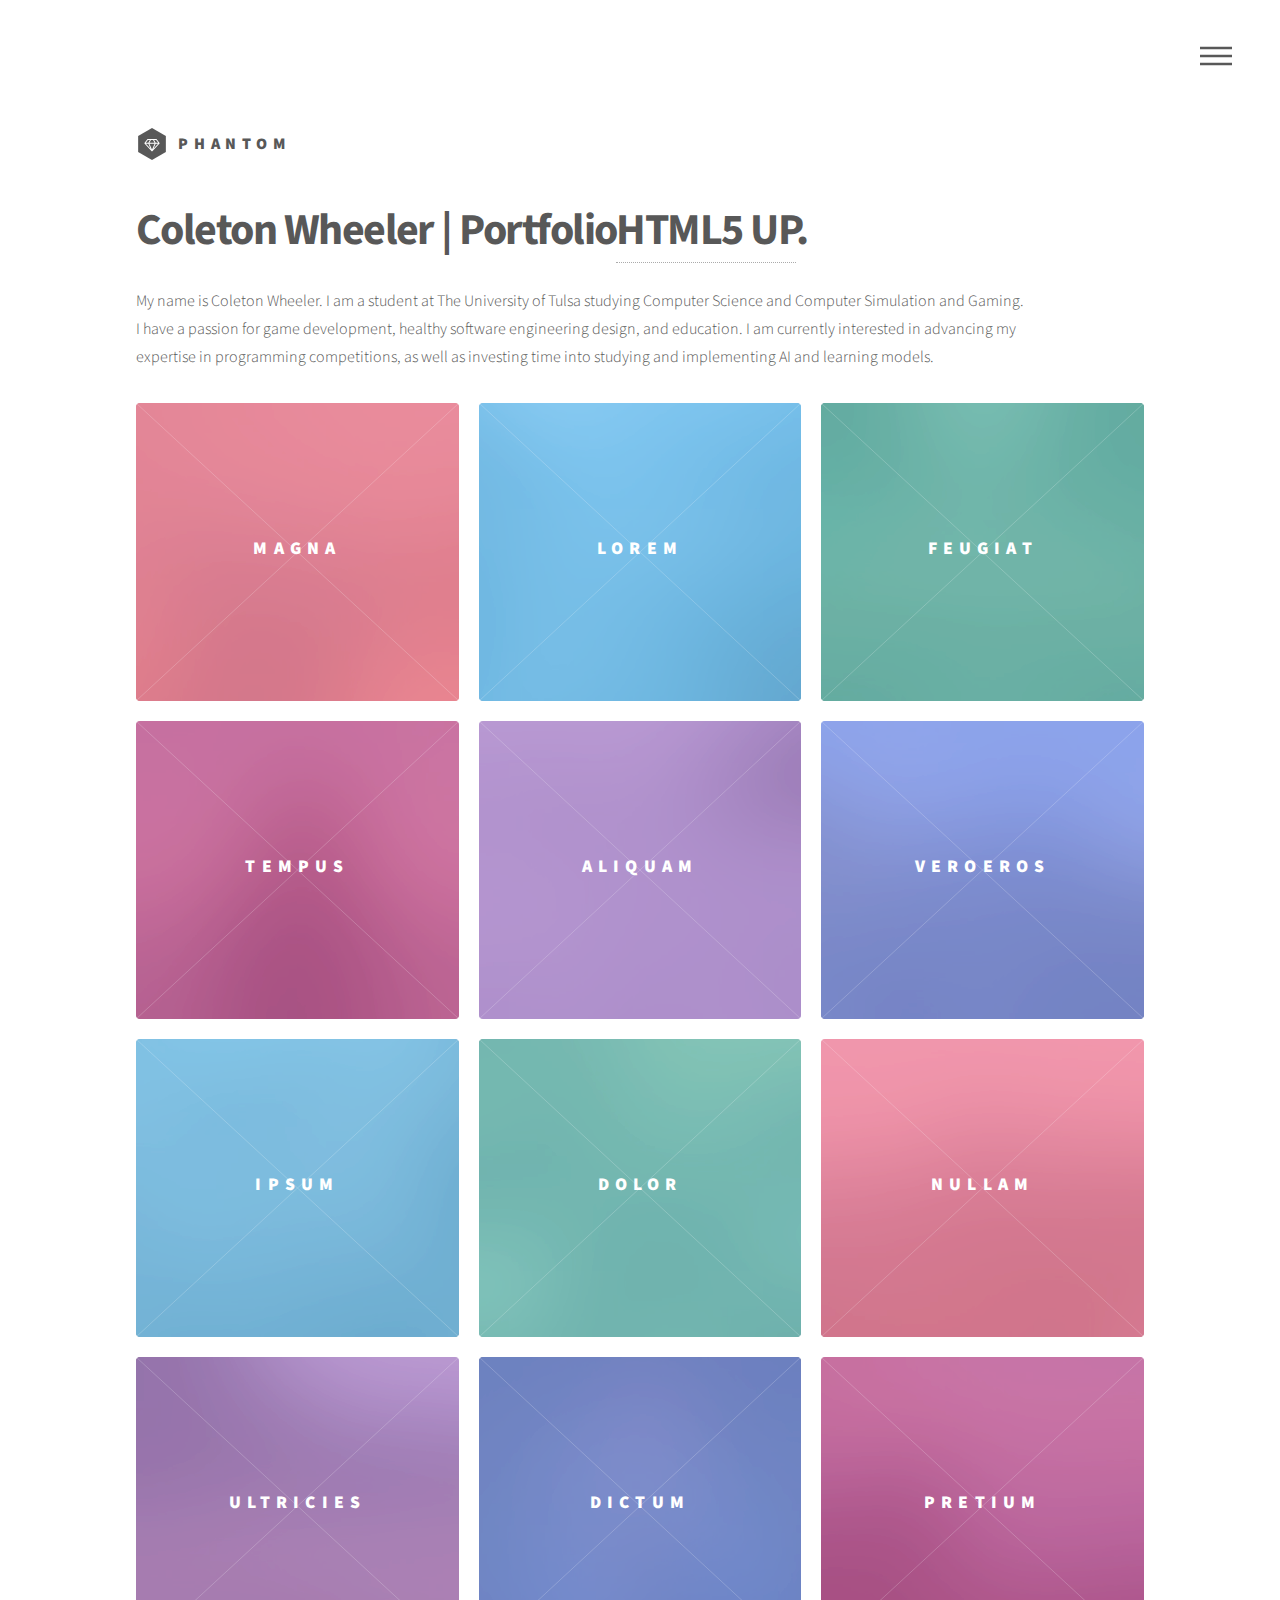
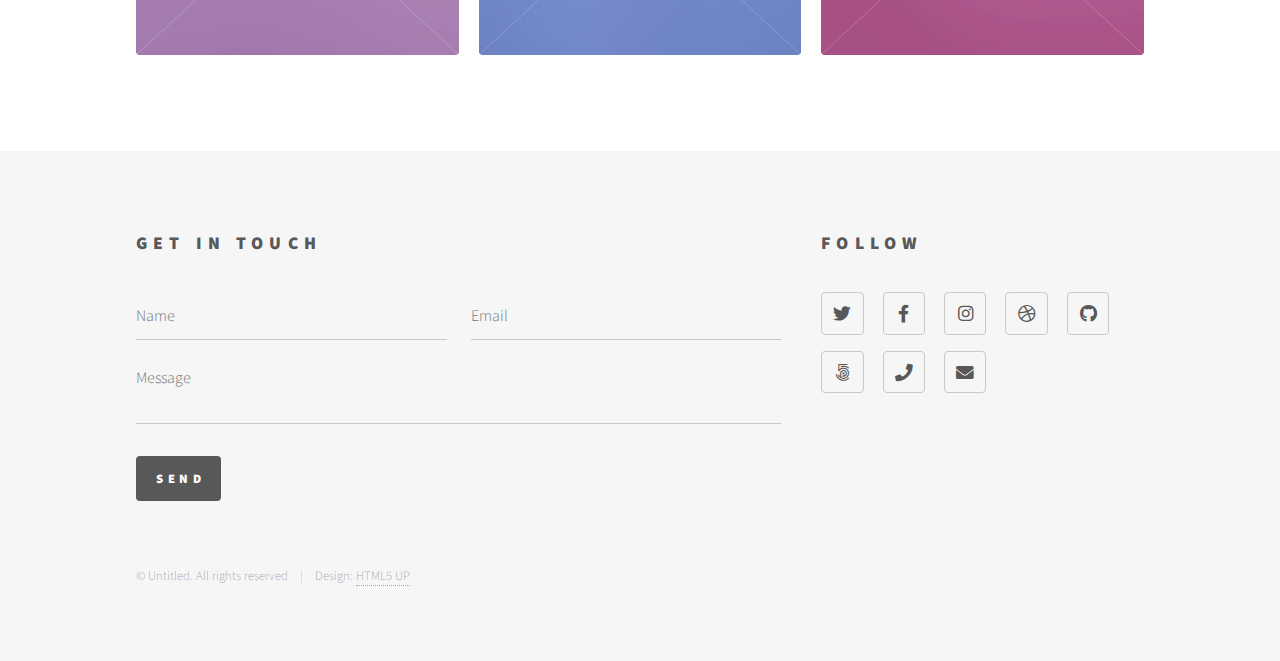
==== commit 577bca0a: "Update index.html" ====
--- a/index.html
+++ b/index.html
@@ -51,9 +51,10 @@
 					<div id="main">
 						<div class="inner">
 							<header>
-								<h1>This is Phantom, a free, fully responsive site<br />
-								template designed by <a href="http://html5up.net">HTML5 UP</a>.</h1>
-								<p>Etiam quis viverra lorem, in semper lorem. Sed nisl arcu euismod sit amet nisi euismod sed cursus arcu elementum ipsum arcu vivamus quis venenatis orci lorem ipsum et magna feugiat veroeros aliquam. Lorem ipsum dolor sit amet nullam dolore.</p>
+								<h1>Coleton Wheeler | Portfolio<a href="http://html5up.net">HTML5 UP</a>.</h1>
+								<p>My name is Coleton Wheeler. I am a student at The University of Tulsa studying Computer Science and Computer Simulation and Gaming. <br />
+								I have a passion for game development, healthy software engineering design, and education. I am currently interested in advancing my <br />
+								expertise in programming competitions, as well as investing time into studying and implementing AI and learning models.</p>
 							</header>
 							<section class="tiles">
 								<article class="style1">
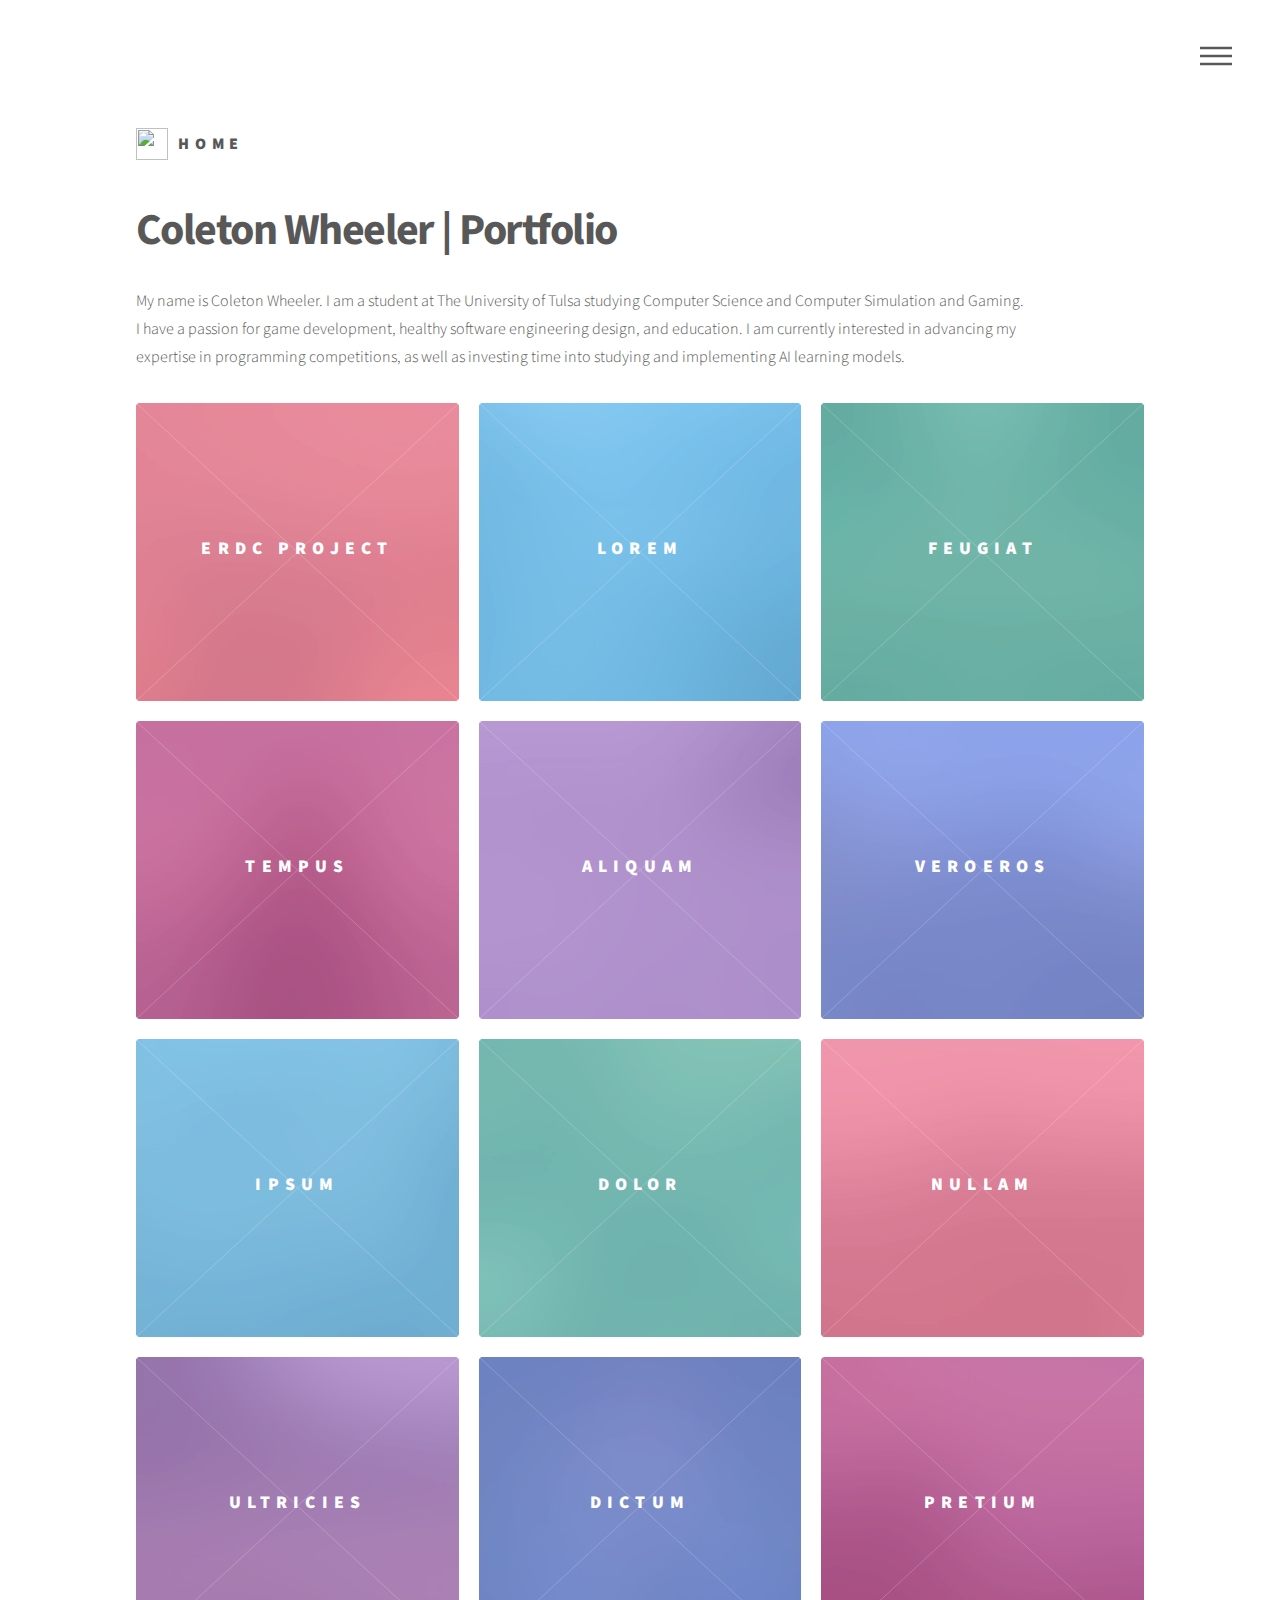
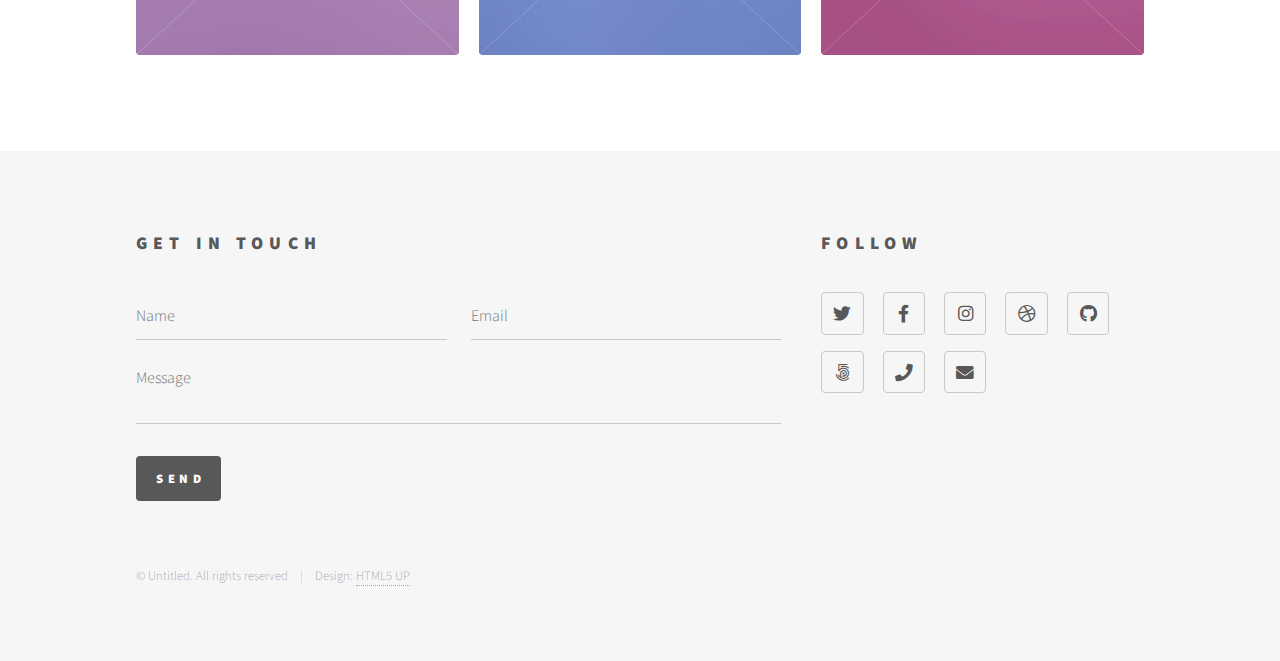
==== commit 640e63d8: "a" ====
--- a/index.html
+++ b/index.html
@@ -22,7 +22,7 @@
 
 							<!-- Logo -->
 								<a href="index.html" class="logo">
-									<span class="symbol"><img src="images/logo.svg" alt="" /></span><span class="title">Phantom</span>
+									<span class="symbol"><img src="images/1024px-Home-icon.png" alt="" /></span><span class="title">Home</span>
 								</a>
 
 							<!-- Nav -->
@@ -31,7 +31,7 @@
 										<li><a href="#menu">Menu</a></li>
 									</ul>
 								</nav>
-
+								
 						</div>
 					</header>
 
@@ -51,20 +51,20 @@
 					<div id="main">
 						<div class="inner">
 							<header>
-								<h1>Coleton Wheeler | Portfolio<a href="http://html5up.net">HTML5 UP</a>.</h1>
+								<h1>Coleton Wheeler | Portfolio</h1>
 								<p>My name is Coleton Wheeler. I am a student at The University of Tulsa studying Computer Science and Computer Simulation and Gaming. <br />
 								I have a passion for game development, healthy software engineering design, and education. I am currently interested in advancing my <br />
-								expertise in programming competitions, as well as investing time into studying and implementing AI and learning models.</p>
+								expertise in programming competitions, as well as investing time into studying and implementing AI learning models.</p>
 							</header>
 							<section class="tiles">
 								<article class="style1">
 									<span class="image">
 										<img src="images/pic01.jpg" alt="" />
 									</span>
-									<a href="generic.html">
-										<h2>Magna</h2>
-										<div class="content">
-											<p>Sed nisl arcu euismod sit amet nisi lorem etiam dolor veroeros et feugiat.</p>
+									<a href="erdc-project.html">
+										<h2>ERDC Project</h2>
+										<div class="content">
+											<p>A Univeristy of Tulsa research project focusing on a smart applications system utilizing the digital twin structure.</p>
 										</div>
 									</a>
 								</article>
